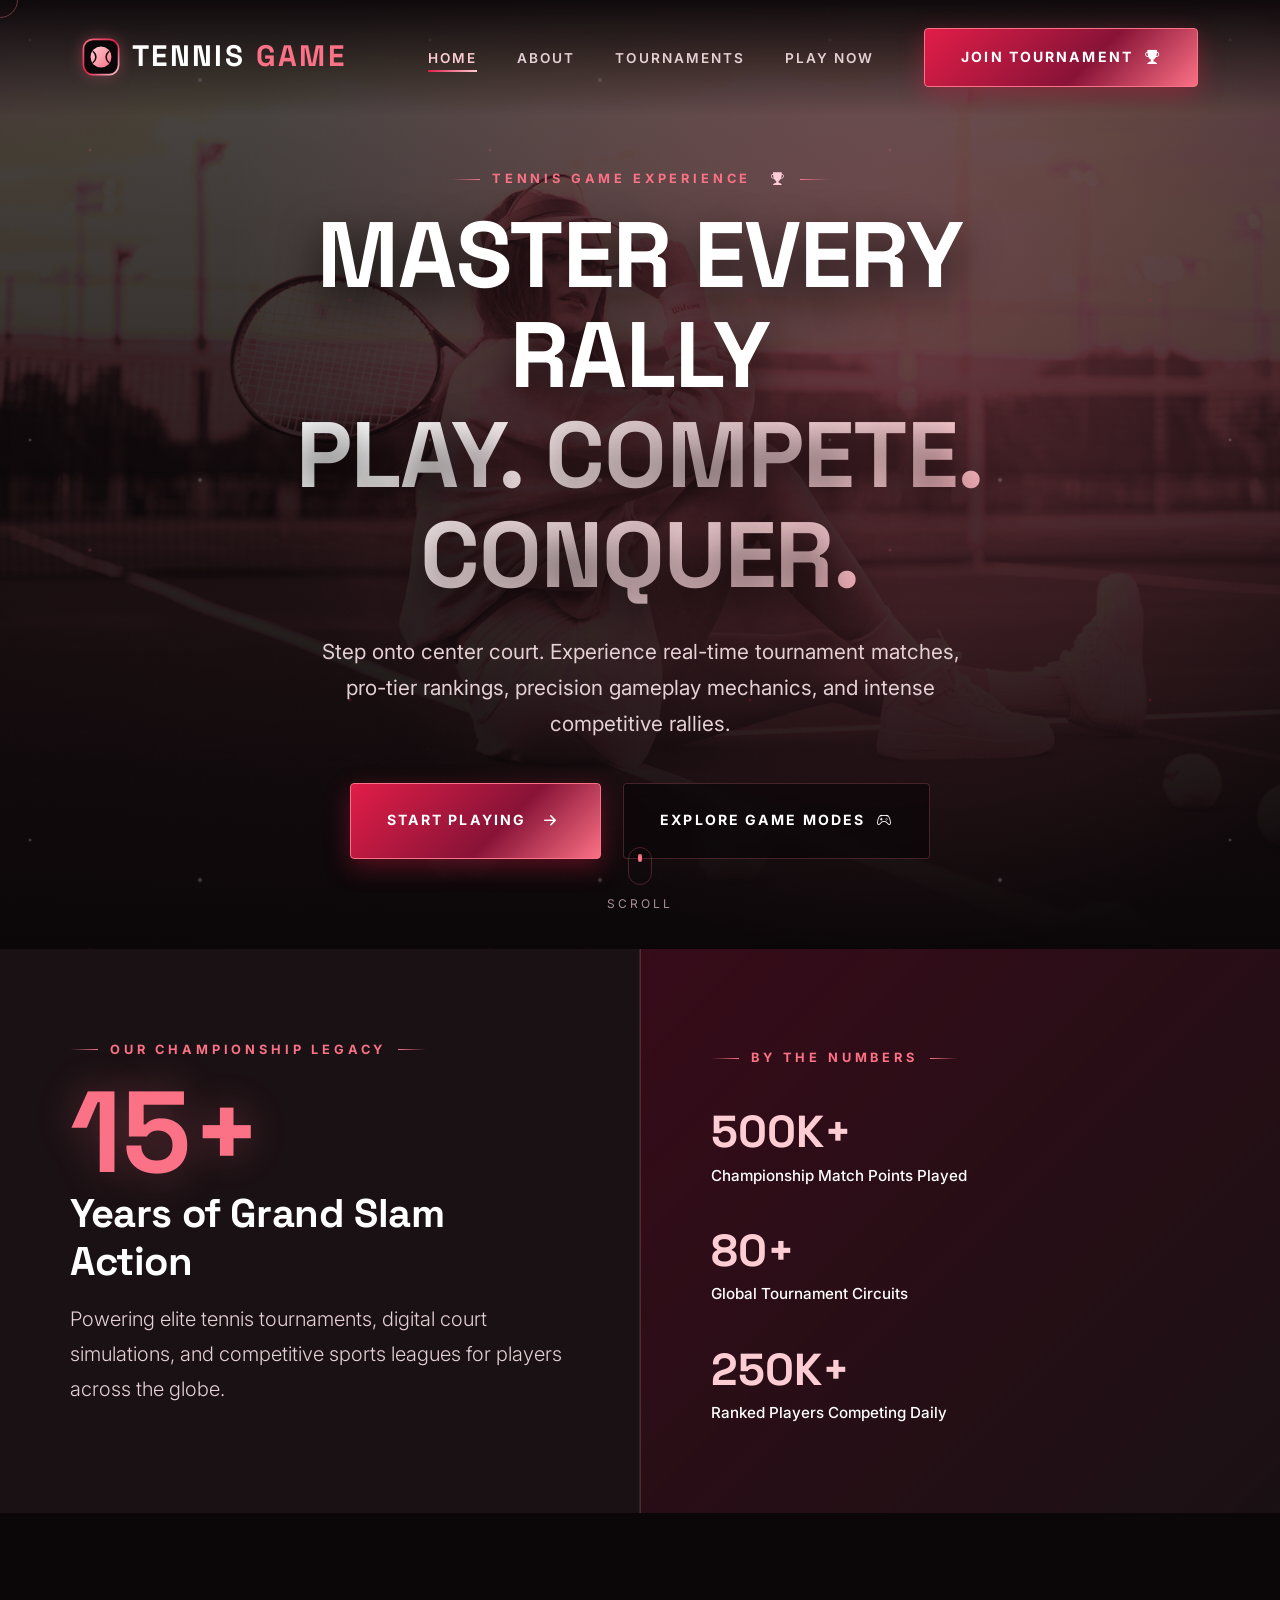
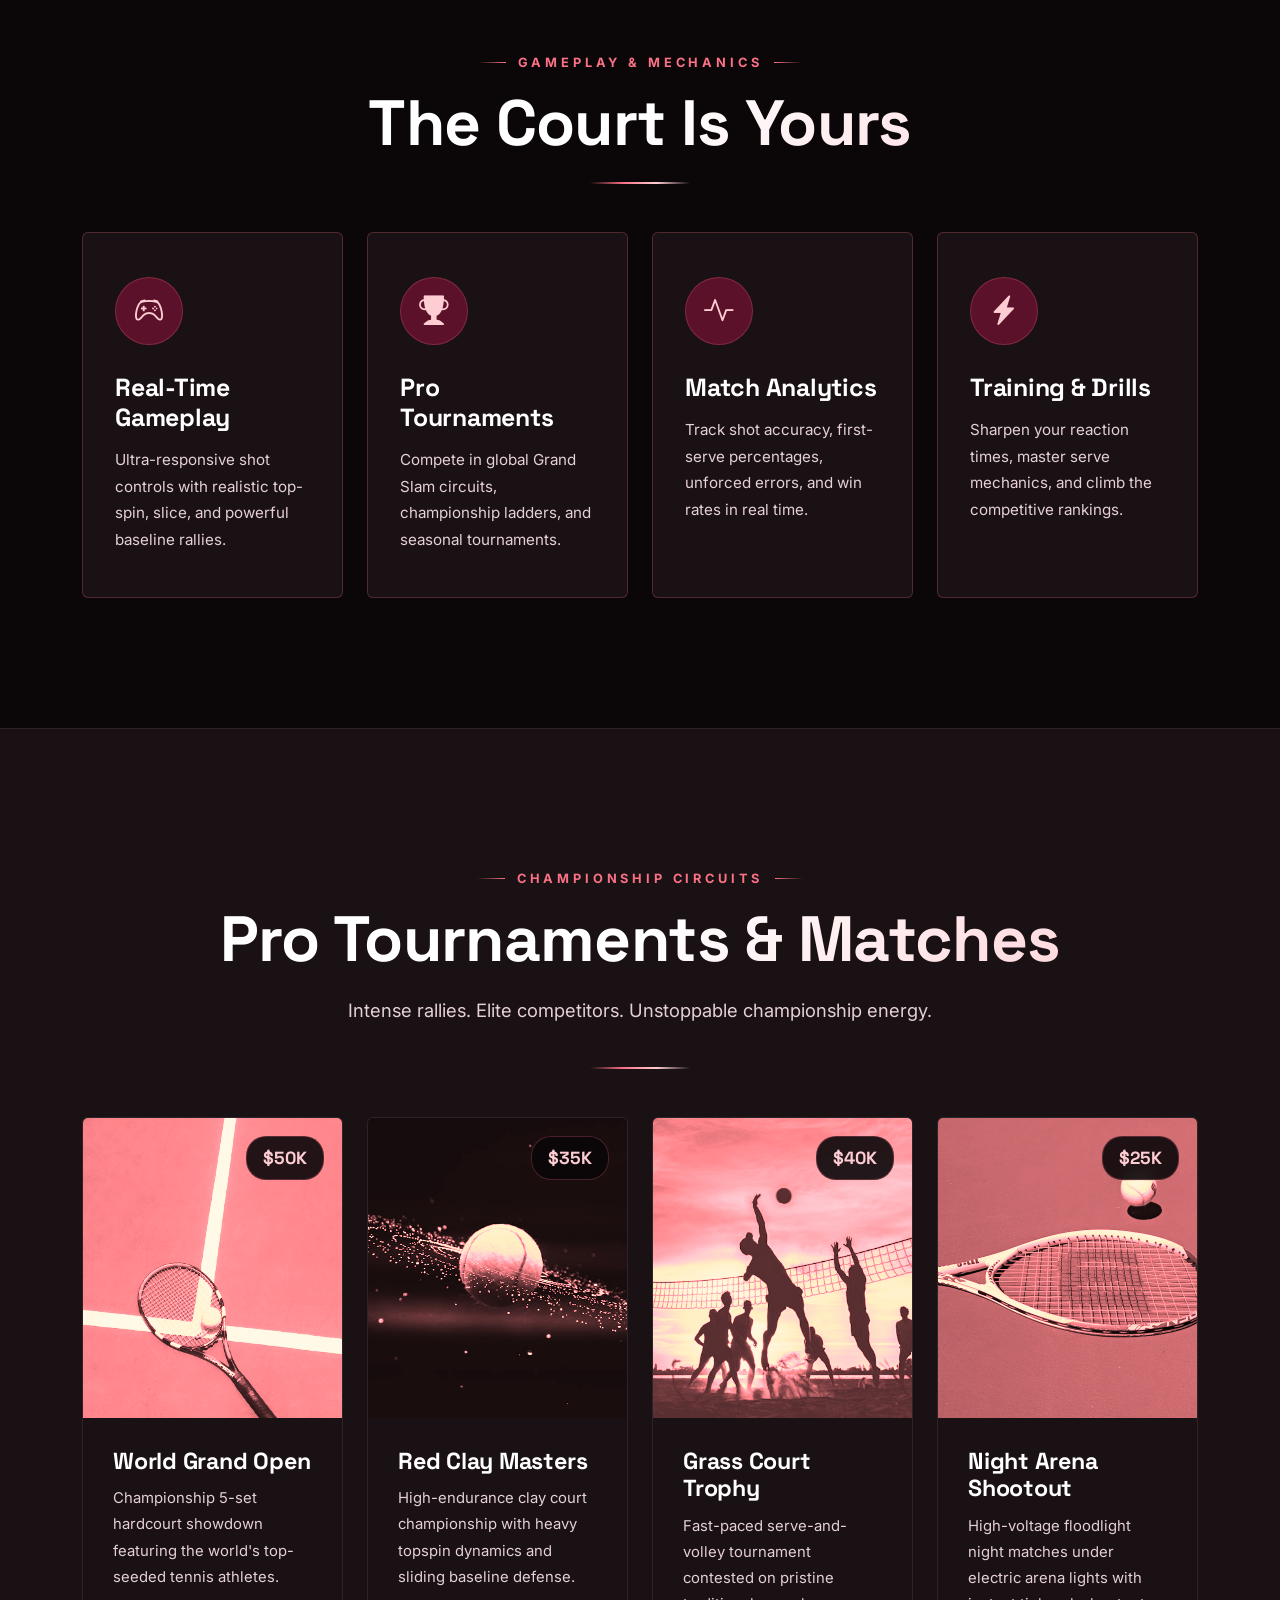
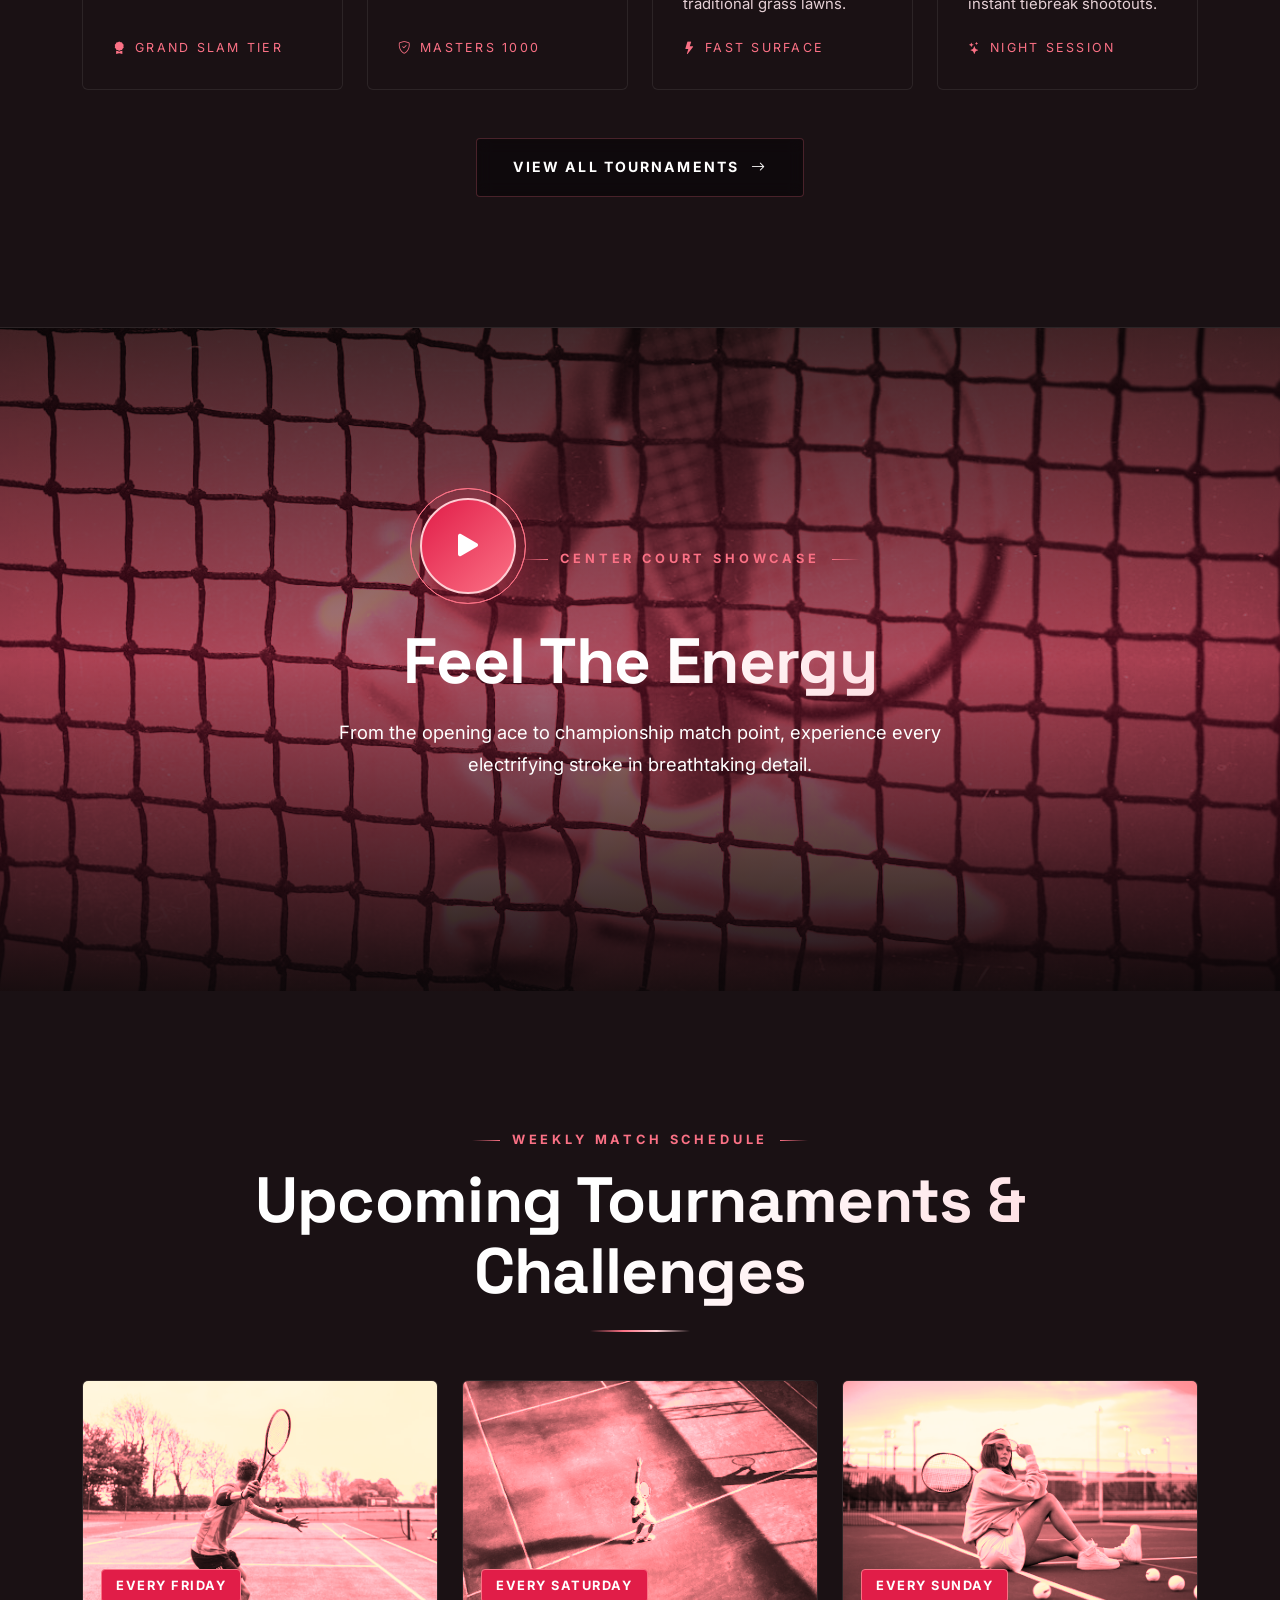
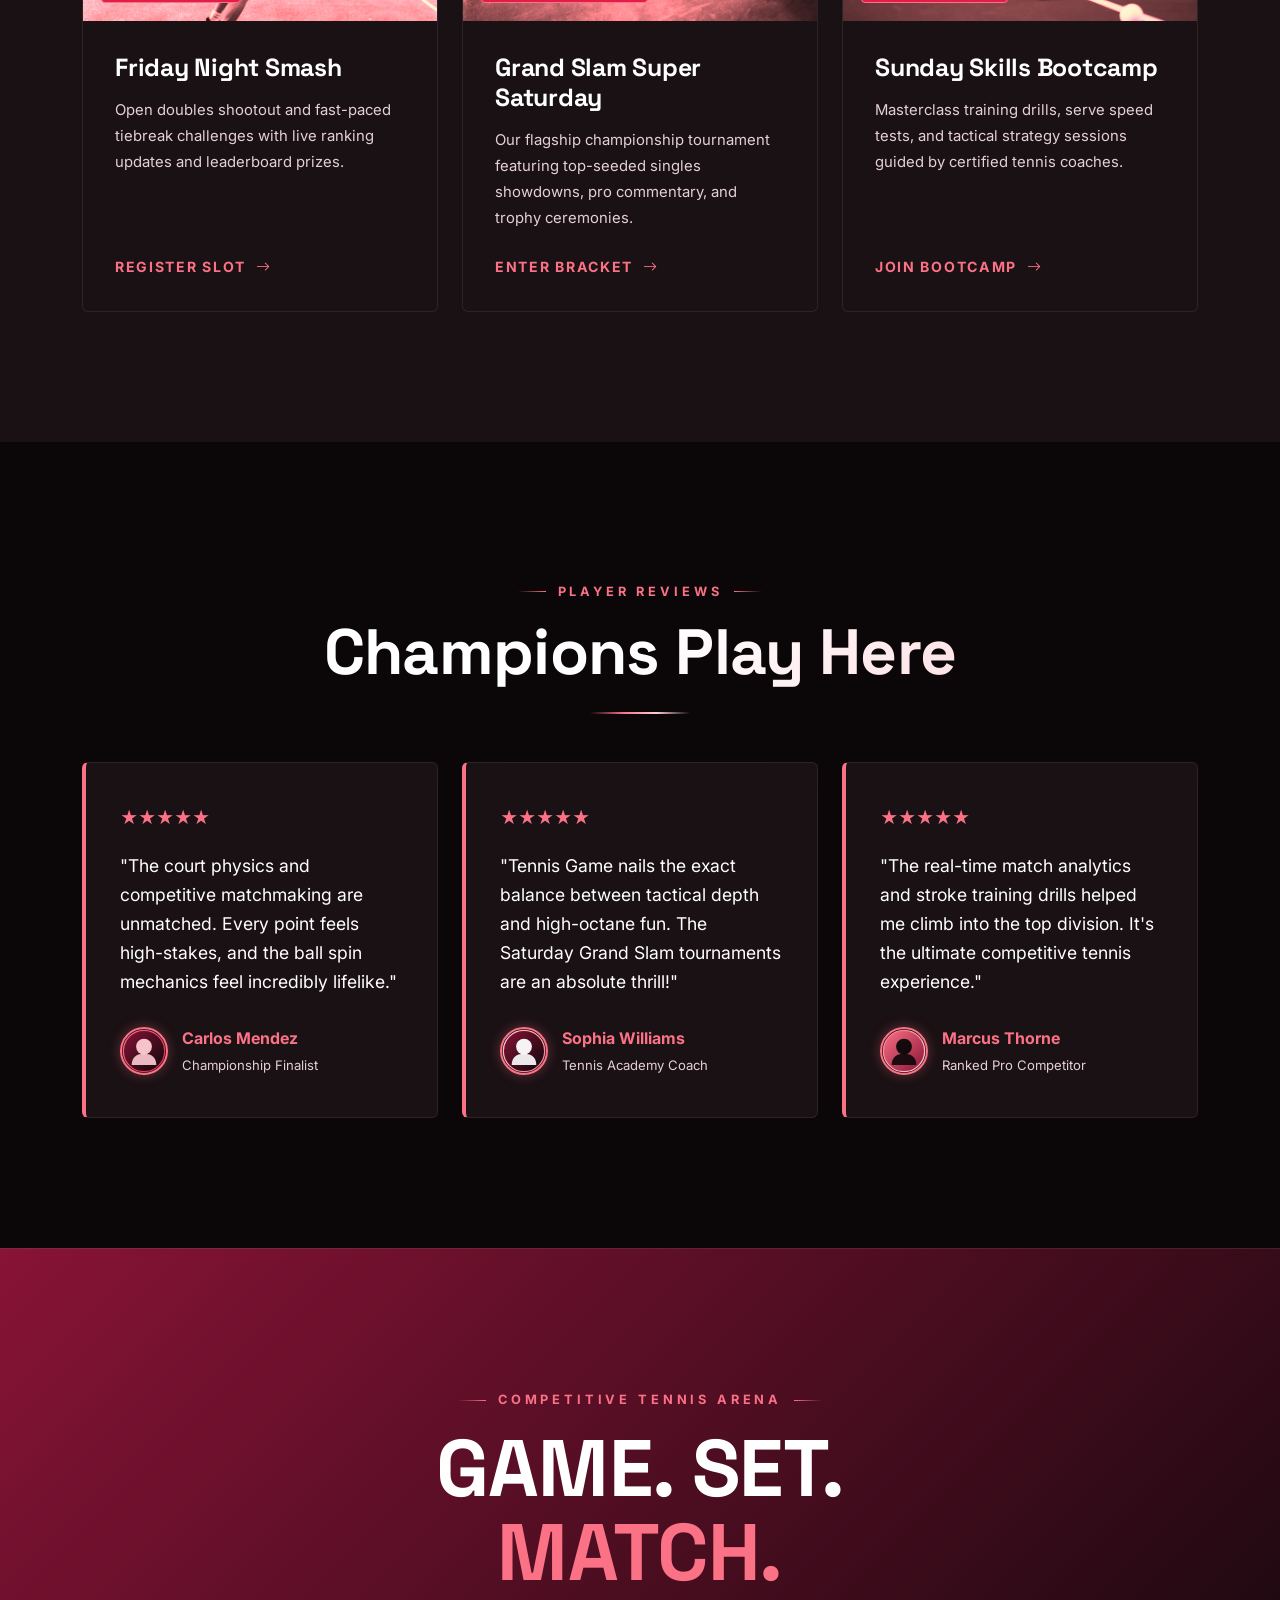
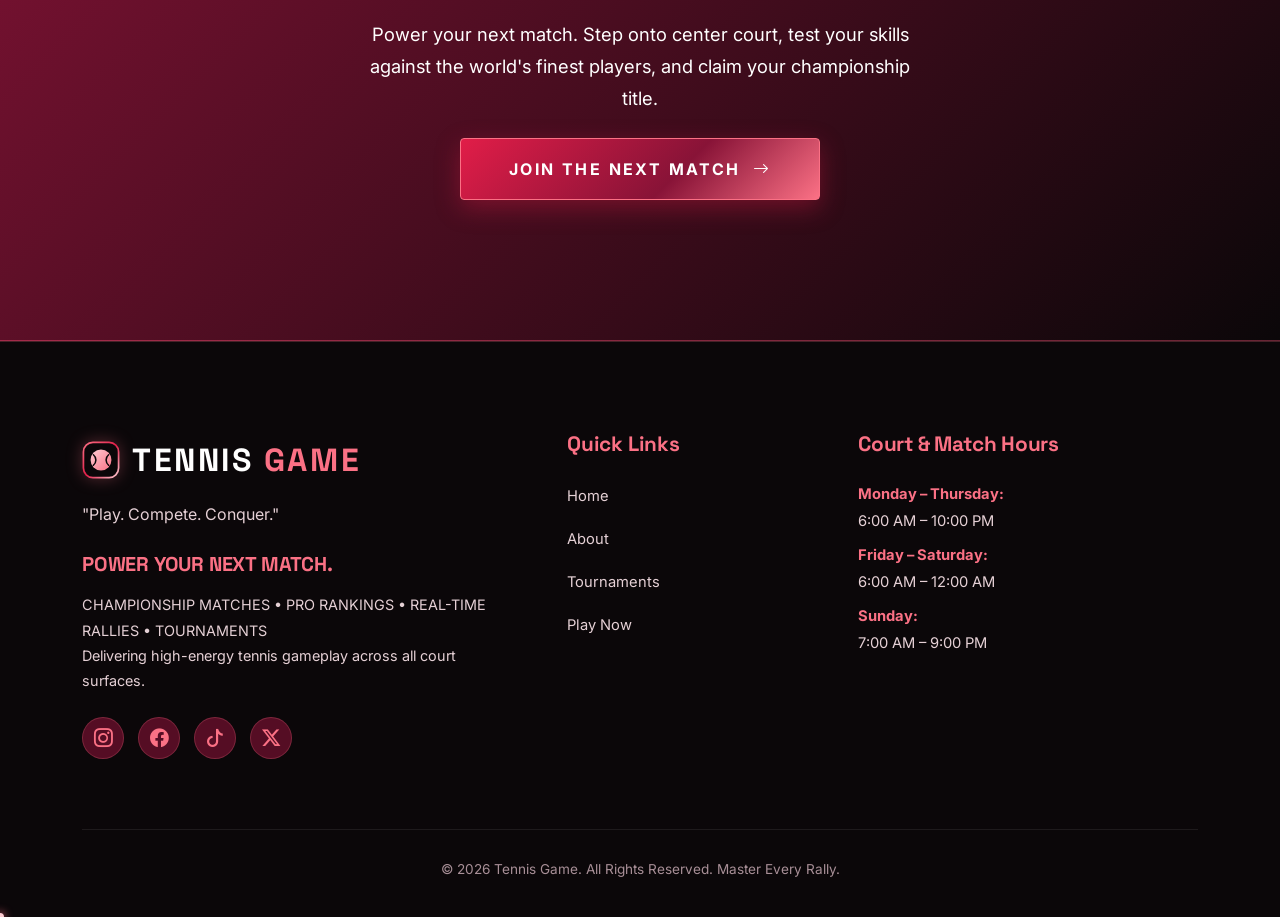
==== index.html @ 62869f7e "U" ====
<!DOCTYPE html>
<html lang="en">
<head>
  <meta charset="UTF-8">
  <meta name="viewport" content="width=device-width, initial-scale=1.0">
  <title>Tennis Game — Master Every Rally | The Ultimate Tennis Experience</title>
  <meta name="description" content="Step onto the court with Tennis Game. Experience championship tournaments, realistic rally physics, pro player rankings, precision match training, and intense esports competition.">
  
  <!-- Favicon -->
  <link rel="icon" type="image/svg+xml" href="data:image/svg+xml,<svg xmlns='http://www.w3.org/2000/svg' viewBox='0 0 100 100'><circle cx='50' cy='50' r='45' fill='%23FB7185'/><path d='M20 30C35 40 35 60 20 70M80 30C65 40 65 60 80 70' stroke='%230B0709' stroke-width='6' fill='none'/></svg>">

  <!-- Bootstrap 5 & Bootstrap Icons -->
  <link href="https://cdn.jsdelivr.net/npm/bootstrap@5.3.2/dist/css/bootstrap.min.css" rel="stylesheet">
  <link href="https://cdn.jsdelivr.net/npm/bootstrap-icons@1.11.1/font/bootstrap-icons.css" rel="stylesheet">

  <!-- Custom CSS -->
  <link rel="stylesheet" href="assets/css/style.css">
</head>
<body>

  <!-- ==========================================
       HEADER / NAVIGATION
       ========================================== -->
  <header class="navbar-noir">
    <div class="container d-flex align-items-center justify-content-between">
      <a href="index.html" class="brand-logo" id="headerLogo">
        <img src="assets/images/brand-logo-icon.svg" alt="Tennis Game Logo" class="brand-logo-icon">
        <span class="brand-logo-text">TENNIS <span>GAME</span></span>
      </a>

      <!-- Desktop Navigation Links -->
      <nav class="d-none d-lg-block">
        <ul class="nav-links">
          <li><a href="index.html" class="nav-link-custom active" id="navHome">Home</a></li>
          <li><a href="about.html" class="nav-link-custom" id="navAbout">About</a></li>
          <li><a href="menu.html" class="nav-link-custom" id="navMenu">Tournaments</a></li>
          <li><a href="contact.html" class="nav-link-custom" id="navContact">Play Now</a></li>
        </ul>
      </nav>

      <!-- Desktop CTA Button -->
      <div class="d-none d-lg-block btn-nav-desktop">
        <a href="contact.html" class="btn-noir btn-noir-primary" id="headerCtaBtn">
          Join Tournament <i class="bi bi-trophy-fill"></i>
        </a>
      </div>

      <!-- Hamburger Button (Mobile/Tablet Right Side) -->
      <button class="hamburger-toggle d-lg-none" aria-label="Toggle navigation menu" id="hamburgerMenuBtn">
        <i class="bi bi-list"></i>
      </button>
    </div>
  </header>

  <!-- Full-Screen Mobile Navigation Panel -->
  <div class="mobile-nav-panel" id="mobileNavPanel">
    <div class="mobile-nav-header">
      <a href="index.html" class="brand-logo" id="mobileLogo">
        <img src="assets/images/brand-logo-icon.svg" alt="Tennis Game Logo" class="brand-logo-icon">
        <span class="brand-logo-text">TENNIS <span>GAME</span></span>
      </a>
      <button class="mobile-nav-close" aria-label="Close navigation menu" id="mobileNavCloseBtn">
        <i class="bi bi-x-lg"></i>
      </button>
    </div>
    <div class="mobile-nav-body">
      <ul class="mobile-nav-links">
        <li><a href="index.html" class="active">Home</a></li>
        <li><a href="about.html">About</a></li>
        <li><a href="menu.html">Tournaments</a></li>
        <li><a href="contact.html">Play Now</a></li>
      </ul>
      <a href="contact.html" class="btn-noir btn-noir-primary" id="mobileCtaBtn">
        Join Tournament <i class="bi bi-trophy-fill"></i>
      </a>
    </div>
  </div>

  <!-- ==========================================
       HERO SECTION — CINEMATIC LUXURY
       ========================================== -->
  <section class="hero-section" id="heroSection">
    <div class="hero-bg-container">
      <img src="assets/images/hero_bar.jpg" alt="Tennis Game Championship Arena" class="hero-bg-image">
    </div>
    <div class="hero-overlay"></div>
    <div class="hero-particles"></div>

    <div class="container hero-content">
      <div class="eyebrow reveal-fade-down" id="heroEyebrow">TENNIS GAME EXPERIENCE <i class="bi bi-trophy-fill beer-mug-float-icon"></i></div>
      <h1 class="hero-title reveal-fade-up" id="heroTitle">
        MASTER EVERY RALLY<br>
        <span>PLAY. COMPETE. CONQUER.</span>
      </h1>
      <p class="hero-desc reveal-fade-up" data-delay="150" id="heroDesc">
        Step onto center court. Experience real-time tournament matches, pro-tier rankings, precision gameplay mechanics, and intense competitive rallies.
      </p>
      <div class="hero-ctas reveal-fade-up" data-delay="300">
        <a href="contact.html" class="btn-noir btn-noir-primary" id="heroReserveBtn">
          Start Playing <i class="bi bi-arrow-right-short fs-4"></i>
        </a>
        <a href="menu.html" class="btn-noir btn-noir-outline" id="heroExploreMenuBtn">
          Explore Game Modes <i class="bi bi-controller"></i>
        </a>
      </div>
    </div>

    <div class="hero-scroll-indicator">
      <div class="mouse-icon">
        <div class="mouse-wheel"></div>
      </div>
      <span>Scroll</span>
    </div>
  </section>

  <!-- ==========================================
       MATCH STATISTICS (SPLIT LAYOUT)
       ========================================== -->
  <section class="stats-section" id="statsSection">
    <div class="container-fluid p-0">
      <div class="row g-0">
        <!-- Left Side: Dark Charcoal & Court Glow -->
        <div class="col-lg-6 stats-split-left reveal-slide-left">
          <div class="eyebrow">Our Championship Legacy</div>
          <div class="stat-huge-number stat-count" data-target="15" data-suffix="+">15+</div>
          <h3 class="font-serif fs-1 text-cream mb-3">Years of Grand Slam Action</h3>
          <p class="text-muted-custom lead" style="max-width: 500px;">
            Powering elite tennis tournaments, digital court simulations, and competitive sports leagues for players across the globe.
          </p>
        </div>

        <!-- Right Side: Green Tint -->
        <div class="col-lg-6 stats-split-right reveal-slide-right">
          <div class="eyebrow">By The Numbers</div>

          <div class="stat-item mt-4">
            <div class="stat-num stat-count" data-target="500" data-suffix="K+">500K+</div>
            <div class="stat-label">Championship Match Points Played</div>
          </div>

          <div class="stat-item">
            <div class="stat-num stat-count" data-target="80" data-suffix="+">80+</div>
            <div class="stat-label">Global Tournament Circuits</div>
          </div>

          <div class="stat-item">
            <div class="stat-num stat-count" data-target="250" data-suffix="K+">250K+</div>
            <div class="stat-label">Ranked Players Competing Daily</div>
          </div>
        </div>
      </div>
    </div>
  </section>

  <!-- ==========================================
       GAMEPLAY & FEATURES (EXPERIENCE CARDS)
       ========================================== -->
  <section class="experience-section" id="experienceSection">
    <div class="container">
      <div class="text-center mb-5 reveal-fade-up">
        <div class="eyebrow">Gameplay & Mechanics</div>
        <h2 class="section-title">The Court Is Yours</h2>
        <div class="gold-line"></div>
      </div>

      <div class="row g-4">
        <!-- 1. Real-Time Gameplay -->
        <div class="col-md-6 col-lg-3 reveal-fade-up" data-delay="100">
          <div class="experience-card" id="expCard1">
            <div class="exp-icon-box">
              <i class="bi bi-controller"></i>
            </div>
            <h3 class="exp-title">Real-Time Gameplay</h3>
            <p class="exp-desc">
              Ultra-responsive shot controls with realistic top-spin, slice, and powerful baseline rallies.
            </p>
          </div>
        </div>

        <!-- 2. Pro Tournaments -->
        <div class="col-md-6 col-lg-3 reveal-fade-up" data-delay="200">
          <div class="experience-card" id="expCard2">
            <div class="exp-icon-box">
              <i class="bi bi-trophy-fill"></i>
            </div>
            <h3 class="exp-title">Pro Tournaments</h3>
            <p class="exp-desc">
              Compete in global Grand Slam circuits, championship ladders, and seasonal tournaments.
            </p>
          </div>
        </div>

        <!-- 3. Match Analytics -->
        <div class="col-md-6 col-lg-3 reveal-fade-up" data-delay="300">
          <div class="experience-card" id="expCard3">
            <div class="exp-icon-box">
              <i class="bi bi-activity"></i>
            </div>
            <h3 class="exp-title">Match Analytics</h3>
            <p class="exp-desc">
              Track shot accuracy, first-serve percentages, unforced errors, and win rates in real time.
            </p>
          </div>
        </div>

        <!-- 4. Training & Drills -->
        <div class="col-md-6 col-lg-3 reveal-fade-up" data-delay="400">
          <div class="experience-card" id="expCard4">
            <div class="exp-icon-box">
              <i class="bi bi-lightning-charge-fill"></i>
            </div>
            <h3 class="exp-title">Training & Drills</h3>
            <p class="exp-desc">
              Sharpen your reaction times, master serve mechanics, and climb the competitive rankings.
            </p>
          </div>
        </div>
      </div>
    </div>
  </section>

  <!-- ==========================================
       FEATURED TOURNAMENTS SECTION
       ========================================== -->
  <section class="drinks-section" id="drinksSection">
    <div class="container">
      <div class="text-center reveal-fade-up">
        <div class="eyebrow">Championship Circuits</div>
        <h2 class="section-title">Pro Tournaments & Matches</h2>
        <p class="section-subtitle">
          Intense rallies. Elite competitors. Unstoppable championship energy.
        </p>
        <div class="gold-line"></div>
      </div>

      <div class="row g-4 mt-2">
        <!-- Tournament 1 -->
        <div class="col-md-6 col-lg-3 reveal-fade-up" data-delay="100">
          <div class="drink-card" id="drinkCard1">
            <div class="drink-img-wrap">
              <img src="assets/images/cocktail_espresso.jpg" alt="Grand Open Championship Match" class="drink-img">
              <span class="drink-badge">$50K</span>
            </div>
            <div class="drink-body">
              <h3 class="drink-name">World Grand Open</h3>
              <p class="drink-desc">
                Championship 5-set hardcourt showdown featuring the world's top-seeded tennis athletes.
              </p>
              <div class="drink-accent">
                <i class="bi bi-award-fill"></i> Grand Slam Tier
              </div>
            </div>
          </div>
        </div>

        <!-- Tournament 2 -->
        <div class="col-md-6 col-lg-3 reveal-fade-up" data-delay="200">
          <div class="drink-card" id="drinkCard2">
            <div class="drink-img-wrap">
              <img src="assets/images/cocktail_golden_hour.jpg" alt="Clay Court Masters Match" class="drink-img">
              <span class="drink-badge">$35K</span>
            </div>
            <div class="drink-body">
              <h3 class="drink-name">Red Clay Masters</h3>
              <p class="drink-desc">
                High-endurance clay court championship with heavy topspin dynamics and sliding baseline defense.
              </p>
              <div class="drink-accent">
                <i class="bi bi-shield-check"></i> Masters 1000
              </div>
            </div>
          </div>
        </div>

        <!-- Tournament 3 -->
        <div class="col-md-6 col-lg-3 reveal-fade-up" data-delay="300">
          <div class="drink-card" id="drinkCard3">
            <div class="drink-img-wrap">
              <img src="assets/images/cocktail_negroni.jpg" alt="Grass Court Trophy Match" class="drink-img">
              <span class="drink-badge">$40K</span>
            </div>
            <div class="drink-body">
              <h3 class="drink-name">Grass Court Trophy</h3>
              <p class="drink-desc">
                Fast-paced serve-and-volley tournament contested on pristine traditional grass lawns.
              </p>
              <div class="drink-accent">
                <i class="bi bi-lightning-fill"></i> Fast Surface
              </div>
            </div>
          </div>
        </div>

        <!-- Tournament 4 -->
        <div class="col-md-6 col-lg-3 reveal-fade-up" data-delay="400">
          <div class="drink-card" id="drinkCard4">
            <div class="drink-img-wrap">
              <img src="assets/images/cocktail_mojito.jpg" alt="Floodlight Arena Night Match" class="drink-img">
              <span class="drink-badge">$25K</span>
            </div>
            <div class="drink-body">
              <h3 class="drink-name">Night Arena Shootout</h3>
              <p class="drink-desc">
                High-voltage floodlight night matches under electric arena lights with instant tiebreak shootouts.
              </p>
              <div class="drink-accent">
                <i class="bi bi-stars"></i> Night Session
              </div>
            </div>
          </div>
        </div>
      </div>

      <div class="text-center mt-5 reveal-fade-up">
        <a href="menu.html" class="btn-noir btn-noir-outline">
          View All Tournaments <i class="bi bi-arrow-right"></i>
        </a>
      </div>
    </div>
  </section>

  <!-- ==========================================
       ATMOSPHERIC VIDEO SECTION
       ========================================== -->
  <section class="video-section" id="videoSection">
    <img src="assets/images/video_thumb.jpg" alt="Tennis Game Match Atmosphere" class="video-bg">
    <div class="video-overlay"></div>

    <div class="container video-content reveal-scale">
      <div class="play-btn-pulse" id="videoPlayBtn" role="button" aria-label="Play tennis match showcase video">
        <i class="bi bi-play-fill"></i>
      </div>
      <div class="eyebrow">Center Court Showcase</div>
      <h2 class="section-title">Feel The Energy</h2>
      <p class="section-subtitle text-cream">
        From the opening ace to championship match point, experience every electrifying stroke in breathtaking detail.
      </p>
    </div>
  </section>

  <!-- Modal Lightbox for Video -->
  <div class="video-lightbox-modal" id="videoLightboxModal">
    <div class="lightbox-content">
      <button class="lightbox-close" id="lightboxCloseBtn"><i class="bi bi-x-lg"></i></button>
      <div class="p-4 text-center">
        <div class="eyebrow mb-2">TENNIS GAME SHOWCASE</div>
        <h3 class="mb-3 font-serif fs-2">Championship Gameplay</h3>
        <img src="assets/images/video_thumb.jpg" alt="Tennis court match action" class="img-fluid rounded mb-3">
        <p class="text-muted-custom mb-4">Experience high-speed serves, precision racket angles, tactical drop shots, and the roaring energy of world-class center court crowds.</p>
        <a href="contact.html" class="btn-noir btn-noir-primary">Start Your Tennis Match <i class="bi bi-arrow-right"></i></a>
      </div>
    </div>
  </div>

  <!-- ==========================================
       EVENTS / MATCH SCHEDULE SECTION
       ========================================== -->
  <section class="events-section" id="eventsSection">
    <div class="container">
      <div class="text-center reveal-fade-up">
        <div class="eyebrow">Weekly Match Schedule</div>
        <h2 class="section-title">Upcoming Tournaments & Challenges</h2>
        <div class="gold-line"></div>
      </div>

      <div class="row g-4 mt-2">
        <!-- Friday Event -->
        <div class="col-md-4 reveal-fade-up" data-delay="100">
          <div class="event-card" id="eventCard1">
            <div class="event-img-wrap">
              <img src="assets/images/event_friday.jpg" alt="Friday Night Smash Match" class="event-img">
              <span class="event-date-tag">Every Friday</span>
            </div>
            <div class="event-content">
              <h3 class="event-title">Friday Night Smash</h3>
              <p class="event-desc">
                Open doubles shootout and fast-paced tiebreak challenges with live ranking updates and leaderboard prizes.
              </p>
              <a href="contact.html" class="event-link">
                Register Slot <i class="bi bi-arrow-right"></i>
              </a>
            </div>
          </div>
        </div>

        <!-- Saturday Event -->
        <div class="col-md-4 reveal-fade-up" data-delay="200">
          <div class="event-card" id="eventCard2">
            <div class="event-img-wrap">
              <img src="assets/images/event_saturday.jpg" alt="Saturday Grand Slam Final" class="event-img">
              <span class="event-date-tag">Every Saturday</span>
            </div>
            <div class="event-content">
              <h3 class="event-title">Grand Slam Super Saturday</h3>
              <p class="event-desc">
                Our flagship championship tournament featuring top-seeded singles showdowns, pro commentary, and trophy ceremonies.
              </p>
              <a href="contact.html" class="event-link">
                Enter Bracket <i class="bi bi-arrow-right"></i>
              </a>
            </div>
          </div>
        </div>

        <!-- Sunday Event -->
        <div class="col-md-4 reveal-fade-up" data-delay="300">
          <div class="event-card" id="eventCard3">
            <div class="event-img-wrap">
              <img src="assets/images/event_sunday.jpg" alt="Sunday Skills Bootcamp" class="event-img">
              <span class="event-date-tag">Every Sunday</span>
            </div>
            <div class="event-content">
              <h3 class="event-title">Sunday Skills Bootcamp</h3>
              <p class="event-desc">
                Masterclass training drills, serve speed tests, and tactical strategy sessions guided by certified tennis coaches.
              </p>
              <a href="contact.html" class="event-link">
                Join Bootcamp <i class="bi bi-arrow-right"></i>
              </a>
            </div>
          </div>
        </div>
      </div>
    </div>
  </section>

  <!-- ==========================================
       TESTIMONIALS SECTION
       ========================================== -->
  <section class="testimonials-section" id="testimonialsSection">
    <div class="container">
      <div class="text-center reveal-fade-up">
        <div class="eyebrow">Player Reviews</div>
        <h2 class="section-title">Champions Play Here</h2>
        <div class="gold-line"></div>
      </div>

      <div class="row g-4 mt-2">
        <div class="col-lg-4 col-md-12 reveal-fade-up" data-delay="100">
          <div class="testimonial-card">
            <div class="stars">★★★★★</div>
            <p class="testimonial-quote">
              "The court physics and competitive matchmaking are unmatched. Every point feels high-stakes, and the ball spin mechanics feel incredibly lifelike."
            </p>
            <div class="author-box">
              <img src="assets/images/author1.svg" alt="Carlos Mendez Avatar" class="author-avatar">
              <div>
                <div class="author-name">Carlos Mendez</div>
                <div class="author-role">Championship Finalist</div>
              </div>
            </div>
          </div>
        </div>

        <div class="col-lg-4 col-md-12 reveal-fade-up" data-delay="200">
          <div class="testimonial-card">
            <div class="stars">★★★★★</div>
            <p class="testimonial-quote">
              "Tennis Game nails the exact balance between tactical depth and high-octane fun. The Saturday Grand Slam tournaments are an absolute thrill!"
            </p>
            <div class="author-box">
              <img src="assets/images/author2.svg" alt="Sophia Williams Avatar" class="author-avatar">
              <div>
                <div class="author-name">Sophia Williams</div>
                <div class="author-role">Tennis Academy Coach</div>
              </div>
            </div>
          </div>
        </div>

        <div class="col-lg-4 col-md-12 reveal-fade-up" data-delay="300">
          <div class="testimonial-card">
            <div class="stars">★★★★★</div>
            <p class="testimonial-quote">
              "The real-time match analytics and stroke training drills helped me climb into the top division. It's the ultimate competitive tennis experience."
            </p>
            <div class="author-box">
              <img src="assets/images/author3.svg" alt="Marcus Thorne Avatar" class="author-avatar">
              <div>
                <div class="author-name">Marcus Thorne</div>
                <div class="author-role">Ranked Pro Competitor</div>
              </div>
            </div>
          </div>
        </div>
      </div>
    </div>
  </section>

  <!-- ==========================================
       DRAMATIC CTA SECTION
       ========================================== -->
  <section class="dramatic-cta-section" id="dramaticCtaSection">
    <div class="container reveal-scale text-center d-flex flex-column align-items-center">
      <div class="eyebrow">Competitive Tennis Arena</div>
      <h2 class="dramatic-cta-title">
        GAME. SET.<br>
        <span>MATCH.</span>
      </h2>
      <p class="section-subtitle text-cream mb-4 mx-auto" style="max-width: 550px;">
        Power your next match. Step onto center court, test your skills against the world's finest players, and claim your championship title.
      </p>
      <a href="contact.html" class="btn-noir btn-noir-primary py-3 px-5 fs-6">
        JOIN THE NEXT MATCH <i class="bi bi-arrow-right"></i>
      </a>
    </div>
  </section>

  <!-- ==========================================
       FOOTER
       ========================================== -->
  <footer class="footer-noir">
    <div class="container">
      <div class="row g-5">
        <!-- Left: Brand Info & Editorial Statement -->
        <div class="col-lg-5 col-md-12 mb-4 mb-lg-0">
          <a href="index.html" class="footer-brand" id="footerLogo">
            <img src="assets/images/brand-logo-icon.svg" alt="Tennis Game Logo" class="brand-logo-icon">
            <span class="brand-logo-text">TENNIS <span>GAME</span></span>
          </a>
          <p class="footer-tagline">"Play. Compete. Conquer."</p>
          <h4 class="font-serif text-gold fs-5 mb-3">POWER YOUR NEXT MATCH.</h4>
          <p class="text-muted-custom text-small" style="font-size: 0.9rem;">
            CHAMPIONSHIP MATCHES • PRO RANKINGS • REAL-TIME RALLIES • TOURNAMENTS<br>
            Delivering high-energy tennis gameplay across all court surfaces.
          </p>
          <div class="social-icons mt-4">
            <a href="#" class="social-icon-btn" aria-label="Instagram"><i class="bi bi-instagram"></i></a>
            <a href="#" class="social-icon-btn" aria-label="Facebook"><i class="bi bi-facebook"></i></a>
            <a href="#" class="social-icon-btn" aria-label="TikTok"><i class="bi bi-tiktok"></i></a>
            <a href="#" class="social-icon-btn" aria-label="X (Twitter)"><i class="bi bi-twitter-x"></i></a>
          </div>
        </div>

        <!-- Middle: Quick Links -->
        <div class="col-6 col-md-6 col-lg-3">
          <h4 class="footer-heading">Quick Links</h4>
          <ul class="footer-links">
            <li><a href="index.html">Home</a></li>
            <li><a href="about.html">About</a></li>
            <li><a href="menu.html">Tournaments</a></li>
            <li><a href="contact.html">Play Now</a></li>
          </ul>
        </div>

        <!-- Right: Match Schedules -->
        <div class="col-6 col-md-6 col-lg-4">
          <h4 class="footer-heading">Court & Match Hours</h4>
          <div class="text-muted-custom" style="font-size: 0.92rem; line-height: 1.8;">
            <p class="mb-2"><strong class="text-gold">Monday – Thursday:</strong><br>6:00 AM – 10:00 PM</p>
            <p class="mb-2"><strong class="text-gold">Friday – Saturday:</strong><br>6:00 AM – 12:00 AM</p>
            <p class="mb-0"><strong class="text-gold">Sunday:</strong><br>7:00 AM – 9:00 PM</p>
          </div>
        </div>
      </div>

      <div class="footer-bottom">
        <p class="mb-0">&copy; 2026 Tennis Game. All Rights Reserved. Master Every Rally.</p>
      </div>
    </div>
  </footer>

  <!-- Back to Top Button -->
  <button id="backToTopBtn" class="back-to-top-btn" aria-label="Back to top">
    <i class="bi bi-chevron-up"></i>
  </button>

  <!-- Bootstrap 5 JS Bundle -->
  <script src="https://cdn.jsdelivr.net/npm/bootstrap@5.3.2/dist/js/bootstrap.bundle.min.js"></script>
  <!-- Custom JS -->
  <script src="assets/js/main.js"></script>
</body>
</html>
---- assets/css/style.css ----
/* ==========================================================================
   TENNIS GAME — Modern Tennis Sports Experience
   Color System:
   - Primary: #E11D48
   - Secondary: #FB7185
   - Accent: #FECDD3
   - Dark: #0B0709
   - Light Background: #FFF1F2
   - Text: #1A1114
   - White: #FFFFFF
   Typography: Space Grotesk (Headings) & Inter (Body/UI)
   ========================================================================== */

@import url('https://fonts.googleapis.com/css2?family=Inter:wght@300;400;500;600;700;800&family=Space+Grotesk:wght@400;500;600;700&display=swap');

:root {
  --bg-primary: #0B0709;
  --bg-secondary: #1A1114;
  --bg-card: #1A1114;
  --bg-card-hover: #2A1A20;
  --bg-glass: rgba(11, 7, 9, 0.92);
  --bg-light: #FFF1F2;
  --tennis-primary: #E11D48;
  --tennis-secondary: #FB7185;
  --tennis-accent: #FECDD3;
  --tennis-dark: #0B0709;
  --tennis-text: #1A1114;
  --tennis-white: #FFFFFF;
  --burgundy-deep: #881337;
  --wine-red: #E11D48;
  --accent-red: #FB7185;
  --gold-champagne: #FB7185;
  --gold-soft: #FECDD3;
  --gold-dark: #BE123C;
  --text-primary: #FFFFFF;
  --text-secondary: #E5D0D5;
  --text-muted: #A88F97;
  --border-gold: rgba(251, 113, 133, 0.25);
  --border-burgundy: rgba(225, 29, 72, 0.35);
  --border-subtle: rgba(255, 255, 255, 0.08);
  --glow-burgundy: rgba(225, 29, 72, 0.35);
  --glow-gold: rgba(251, 113, 133, 0.35);
  --font-serif: 'Space Grotesk', sans-serif;
  --font-heading: 'Space Grotesk', sans-serif;
  --font-sans: 'Inter', sans-serif;
  --transition-smooth: all 0.45s cubic-bezier(0.16, 1, 0.3, 1);
  --transition-fast: all 0.25s ease;
  --photo-tone: grayscale(1) sepia(1) hue-rotate(308deg) saturate(2.4);
}

/* Crimson duotone treatment so every photo matches the theme (zero specificity, easily overridden) */
:where(img[src$=".jpg"]) {
  filter: var(--photo-tone);
}

/* --------------------------------------------------------------------------
   Reset & Core Utilities
   -------------------------------------------------------------------------- */
* {
  margin: 0;
  padding: 0;
  box-sizing: border-box;
}

html {
  scroll-behavior: smooth;
  font-size: 16px;
}

body {
  background-color: var(--bg-primary);
  color: var(--text-primary);
  font-family: var(--font-sans);
  line-height: 1.75;
  overflow-x: hidden;
  -webkit-font-smoothing: antialiased;
  position: relative;
}

/* Noise Texture Overlay */
body::before {
  content: '';
  position: fixed;
  top: 0;
  left: 0;
  width: 100vw;
  height: 100vh;
  background-image: radial-gradient(rgba(254, 205, 211, 0.03) 1px, transparent 0);
  background-size: 24px 24px;
  pointer-events: none;
  z-index: 9999;
  opacity: 0.4;
}

::selection {
  background-color: var(--tennis-primary);
  color: #FFFFFF;
}

/* Top Scroll Progress Bar */
.scroll-progress-bar {
  position: fixed;
  top: 0;
  left: 0;
  height: 3px;
  background: linear-gradient(90deg, var(--tennis-primary), var(--tennis-secondary), var(--tennis-accent));
  width: 0%;
  z-index: 2000;
  transition: width 0.1s linear;
}

/* Custom Scrollbar */
::-webkit-scrollbar {
  width: 8px;
}
::-webkit-scrollbar-track {
  background: var(--bg-primary);
}
::-webkit-scrollbar-thumb {
  background: var(--burgundy-deep);
  border-radius: 4px;
  border: 1px solid var(--border-gold);
}
::-webkit-scrollbar-thumb:hover {
  background: var(--tennis-primary);
}

/* Typography Hierarchy */
h1, h2, h3, h4, h5, h6 {
  font-family: var(--font-heading);
  color: var(--text-primary);
  font-weight: 700;
  letter-spacing: -0.01em;
}

a {
  text-decoration: none;
  color: inherit;
  transition: var(--transition-fast);
}

img {
  max-width: 100%;
  height: auto;
  display: block;
}

/* Custom Desktop Cursor (Disabled on touch) */
@media (hover: hover) and (pointer: fine) {
  body {
    cursor: default;
  }
  .custom-cursor-dot {
    width: 8px;
    height: 8px;
    background: var(--tennis-accent);
    border-radius: 50%;
    position: fixed;
    pointer-events: none;
    z-index: 10000;
    transform: translate(-50%, -50%);
    transition: transform 0.1s ease, width 0.2s ease, height 0.2s ease, background-color 0.2s ease;
    box-shadow: 0 0 10px var(--tennis-secondary);
  }
  .custom-cursor-outline {
    width: 36px;
    height: 36px;
    border: 1px solid rgba(251, 113, 133, 0.4);
    border-radius: 50%;
    position: fixed;
    pointer-events: none;
    z-index: 9999;
    transform: translate(-50%, -50%);
    transition: transform 0.18s ease-out, width 0.25s ease, height 0.25s ease, border-color 0.25s ease;
  }
  .cursor-hover .custom-cursor-dot {
    width: 14px;
    height: 14px;
    background: var(--tennis-secondary);
    box-shadow: 0 0 15px var(--tennis-secondary);
  }
  .cursor-hover .custom-cursor-outline {
    width: 52px;
    height: 52px;
    border-color: var(--tennis-accent);
  }
}

/* Color & Text Helpers */
.text-gold {
  color: var(--tennis-secondary) !important;
}
.text-gold-soft {
  color: var(--tennis-accent) !important;
}
.text-wine {
  color: var(--tennis-primary) !important;
}
.text-cream {
  color: var(--text-primary) !important;
}
.text-muted-custom {
  color: var(--text-secondary) !important;
}
.font-serif {
  font-family: var(--font-heading);
}

/* Section Header Styling */
.eyebrow {
  display: inline-flex;
  align-items: center;
  gap: 12px;
  font-family: var(--font-sans);
  font-size: 0.8rem;
  font-weight: 700;
  text-transform: uppercase;
  letter-spacing: 0.3em;
  color: var(--tennis-secondary);
  margin-bottom: 14px;
}
.eyebrow::before, .eyebrow::after {
  content: '';
  display: inline-block;
  width: 28px;
  height: 1px;
  background: linear-gradient(90deg, transparent, var(--tennis-secondary));
}
.eyebrow::after {
  background: linear-gradient(90deg, var(--tennis-secondary), transparent);
}

.section-title {
  font-family: var(--font-heading);
  font-size: clamp(2.5rem, 5.5vw, 4rem);
  line-height: 1.1;
  font-weight: 700;
  margin-bottom: 20px;
  background: linear-gradient(135deg, var(--text-primary) 50%, var(--tennis-accent) 100%);
  -webkit-background-clip: text;
  -webkit-text-fill-color: transparent;
}

.section-subtitle {
  font-size: 1.15rem;
  color: var(--text-secondary);
  max-width: 620px;
  margin: 0 auto 40px auto;
  font-weight: 400;
}

.gold-line {
  height: 2px;
  width: 100px;
  background: linear-gradient(90deg, transparent, var(--tennis-secondary), var(--tennis-accent), transparent);
  margin: 24px auto;
}

/* Luxury Buttons */
.btn-noir {
  display: inline-flex;
  align-items: center;
  justify-content: center;
  gap: 12px;
  padding: 16px 36px;
  font-family: var(--font-sans);
  font-size: 0.88rem;
  font-weight: 700;
  letter-spacing: 0.15em;
  text-transform: uppercase;
  border-radius: 4px;
  transition: var(--transition-smooth);
  cursor: pointer;
  position: relative;
  overflow: hidden;
  z-index: 1;
}

.btn-noir-primary {
  background: linear-gradient(135deg, var(--tennis-primary) 0%, var(--burgundy-deep) 60%, var(--tennis-secondary) 100%);
  color: #FFFFFF;
  border: 1px solid var(--tennis-secondary);
  box-shadow: 0 8px 25px rgba(225, 29, 72, 0.35);
}

.btn-noir-primary::before {
  content: '';
  position: absolute;
  top: 0;
  left: -100%;
  width: 100%;
  height: 100%;
  background: linear-gradient(90deg, transparent, rgba(254, 205, 211, 0.4), transparent);
  transition: 0.6s ease;
  z-index: -1;
}

.btn-noir-primary:hover::before {
  left: 100%;
}

.btn-noir-primary:hover {
  background: linear-gradient(135deg, var(--tennis-secondary) 0%, var(--tennis-primary) 100%);
  color: #0B0709;
  border-color: var(--tennis-accent);
  box-shadow: 0 12px 30px rgba(251, 113, 133, 0.45);
  transform: translateY(-3px);
}

.btn-noir-outline {
  background: rgba(11, 7, 9, 0.7);
  color: var(--text-primary);
  border: 1px solid var(--border-gold);
  backdrop-filter: blur(8px);
}

.btn-noir-outline:hover {
  border-color: var(--tennis-accent);
  color: var(--tennis-accent);
  background: rgba(225, 29, 72, 0.2);
  transform: translateY(-3px);
  box-shadow: 0 8px 20px var(--glow-burgundy);
}

/* --------------------------------------------------------------------------
   Header & Navigation
   -------------------------------------------------------------------------- */
.navbar-noir {
  position: fixed;
  top: 0;
  left: 0;
  width: 100%;
  z-index: 1000;
  padding: 28px 0;
  transition: var(--transition-smooth);
  background: linear-gradient(180deg, rgba(11, 7, 9, 0.95) 0%, rgba(11, 7, 9, 0) 100%);
}

.navbar-noir.scrolled {
  padding: 16px 0;
  background: var(--bg-glass);
  backdrop-filter: blur(16px);
  -webkit-backdrop-filter: blur(16px);
  border-bottom: 1px solid var(--border-gold);
  box-shadow: 0 10px 40px rgba(0, 0, 0, 0.6);
}

.brand-logo, .footer-brand {
  font-family: var(--font-heading);
  font-size: 1.85rem;
  font-weight: 700;
  letter-spacing: 0.08em;
  color: var(--text-primary);
  display: inline-flex;
  align-items: center;
  gap: 12px;
  text-decoration: none;
  white-space: nowrap;
  transition: var(--transition-fast);
}

.brand-logo-icon {
  width: 38px;
  height: 38px;
  object-fit: contain;
  flex-shrink: 0;
  transition: transform 0.4s cubic-bezier(0.16, 1, 0.3, 1), filter 0.4s ease;
  filter: drop-shadow(0 0 8px rgba(251, 113, 133, 0.3));
}

.brand-logo:hover .brand-logo-icon,
.footer-brand:hover .brand-logo-icon {
  transform: rotate(15deg) scale(1.1);
  filter: drop-shadow(0 0 14px rgba(251, 113, 133, 0.8));
}

.brand-logo span span,
.footer-brand span span,
.brand-logo-text span {
  color: var(--tennis-secondary);
}

.nav-links {
  display: flex;
  align-items: center;
  gap: 40px;
  list-style: none;
  margin: 0;
}

.nav-link-custom {
  font-family: var(--font-sans);
  font-size: 0.85rem;
  font-weight: 600;
  text-transform: uppercase;
  letter-spacing: 0.15em;
  color: var(--text-secondary);
  position: relative;
  padding: 6px 0;
}

.nav-link-custom:hover,
.nav-link-custom.active {
  color: var(--tennis-accent);
}

.nav-link-custom::after {
  content: '';
  position: absolute;
  bottom: 0;
  left: 0;
  width: 0%;
  height: 2px;
  background: linear-gradient(90deg, var(--tennis-primary), var(--tennis-accent));
  transition: var(--transition-smooth);
}

.nav-link-custom:hover::after,
.nav-link-custom.active::after {
  width: 100%;
}

/* Mobile Hamburger Toggle */
.hamburger-toggle {
  display: none;
  background: rgba(26, 17, 20, 0.8);
  border: 1px solid var(--border-gold);
  border-radius: 4px;
  width: 46px;
  height: 46px;
  align-items: center;
  justify-content: center;
  color: var(--tennis-secondary);
  font-size: 1.6rem;
  cursor: pointer;
  transition: var(--transition-fast);
}

.hamburger-toggle:hover {
  background: var(--tennis-primary);
  color: #FFFFFF;
}

/* Full-Screen Mobile Navigation Overlay */
.mobile-nav-panel {
  position: fixed;
  top: 0;
  right: -100%;
  width: 100%;
  height: 100vh;
  background: rgba(11, 7, 9, 0.98);
  backdrop-filter: blur(25px);
  z-index: 1100;
  display: flex;
  flex-direction: column;
  justify-content: space-between;
  align-items: center;
  transition: right 0.5s cubic-bezier(0.77, 0, 0.175, 1);
  padding: 20px 24px 40px;
  overflow-y: auto;
}

.mobile-nav-panel.open {
  right: 0;
}

.mobile-nav-header {
  display: flex;
  align-items: center;
  justify-content: space-between;
  width: 100%;
  max-width: 1200px;
  margin: 0 auto;
  padding-bottom: 10px;
}

.mobile-nav-close {
  background: rgba(26, 17, 20, 0.8);
  border: 1px solid var(--border-gold);
  color: var(--tennis-secondary);
  width: 46px;
  height: 46px;
  border-radius: 50%;
  display: flex;
  align-items: center;
  justify-content: center;
  font-size: 1.3rem;
  cursor: pointer;
  transition: var(--transition-fast);
  flex-shrink: 0;
}

.mobile-nav-close:hover {
  background: var(--tennis-primary);
  color: #FFFFFF;
}

.mobile-nav-body {
  display: flex;
  flex-direction: column;
  align-items: center;
  justify-content: center;
  flex: 1;
  width: 100%;
  padding: 20px 0;
}

.mobile-nav-links {
  list-style: none;
  text-align: center;
  display: flex;
  flex-direction: column;
  gap: 28px;
  padding: 0;
  margin-bottom: 36px;
}

.mobile-nav-links a {
  font-family: var(--font-heading);
  font-size: 2rem;
  color: var(--text-primary);
  letter-spacing: 0.05em;
  transition: var(--transition-fast);
}

.mobile-nav-links a:hover,
.mobile-nav-links a.active {
  color: var(--tennis-secondary);
}

/* --------------------------------------------------------------------------
   Hero Section
   -------------------------------------------------------------------------- */
.hero-section {
  position: relative;
  min-height: 100vh;
  display: flex;
  align-items: center;
  justify-content: center;
  padding: 160px 0 90px 0;
  overflow: hidden;
  background-color: var(--bg-primary);
}

.hero-bg-container {
  position: absolute;
  top: 0;
  left: 0;
  width: 100%;
  height: 100%;
  z-index: 1;
}

.hero-bg-image {
  width: 100%;
  height: 100%;
  object-fit: cover;
  transform: scale(1.05);
  transition: transform 0.1s linear;
}

.hero-overlay {
  position: absolute;
  top: 0;
  left: 0;
  width: 100%;
  height: 100%;
  background: 
    radial-gradient(circle at 70% 30%, rgba(251, 113, 133, 0.25) 0%, transparent 60%),
    linear-gradient(180deg, 
      rgba(11, 7, 9, 0.72) 0%, 
      rgba(11, 7, 9, 0.88) 60%, 
      rgba(11, 7, 9, 1) 100%);
  z-index: 2;
}

/* Floating Gold Dust / Tennis Particles */
.hero-particles {
  position: absolute;
  top: 0;
  left: 0;
  width: 100%;
  height: 100%;
  z-index: 3;
  pointer-events: none;
  background-image: 
    radial-gradient(2px 2px at 30px 40px, rgba(254, 205, 211, 0.5), transparent),
    radial-gradient(2px 2px at 90px 150px, rgba(251, 113, 133, 0.4), transparent),
    radial-gradient(3px 3px at 200px 80px, rgba(255, 255, 255, 0.4), transparent),
    radial-gradient(2px 2px at 350px 300px, rgba(225, 29, 72, 0.5), transparent);
  background-repeat: repeat;
  background-size: 400px 400px;
  animation: particlesMove 35s linear infinite;
  opacity: 0.7;
}

@keyframes particlesMove {
  0% { background-position: 0 0; }
  100% { background-position: 400px 800px; }
}

.hero-content {
  position: relative;
  z-index: 4;
  text-align: center;
  max-width: 950px;
  margin: 0 auto;
}

.hero-title {
  font-family: var(--font-heading);
  font-size: clamp(3.2rem, 7.5vw, 5.8rem);
  font-weight: 700;
  line-height: 1.08;
  margin-bottom: 28px;
  text-shadow: 0 15px 40px rgba(0, 0, 0, 0.8);
}

.hero-title span {
  display: block;
  background: linear-gradient(135deg, #FFFFFF 20%, var(--tennis-accent) 70%, var(--tennis-secondary) 100%);
  -webkit-background-clip: text;
  -webkit-text-fill-color: transparent;
}

.hero-desc {
  font-size: clamp(1.1rem, 2vw, 1.3rem);
  color: var(--text-secondary);
  max-width: 680px;
  margin: 0 auto 40px auto;
  font-weight: 400;
}

.hero-ctas {
  display: flex;
  gap: 22px;
  justify-content: center;
  flex-wrap: wrap;
}

/* Mouse Scroll Indicator */
.hero-scroll-indicator {
  position: absolute;
  bottom: 35px;
  left: 50%;
  transform: translateX(-50%);
  z-index: 4;
  display: flex;
  flex-direction: column;
  align-items: center;
  gap: 8px;
  color: var(--text-muted);
  font-size: 0.75rem;
  letter-spacing: 0.25em;
  text-transform: uppercase;
}

.mouse-icon {
  width: 24px;
  height: 38px;
  border: 1px solid var(--border-gold);
  border-radius: 12px;
  display: flex;
  justify-content: center;
  padding-top: 6px;
}

.mouse-wheel {
  width: 4px;
  height: 8px;
  background: var(--tennis-secondary);
  border-radius: 2px;
  animation: mouseScroll 2s infinite ease-in-out;
}

@keyframes mouseScroll {
  0% { opacity: 1; transform: translateY(0); }
  100% { opacity: 0; transform: translateY(14px); }
}

/* --------------------------------------------------------------------------
   Atmosphere & Flavor (Experience Cards)
   -------------------------------------------------------------------------- */
.experience-section {
  padding: 130px 0;
  background: var(--bg-primary);
  position: relative;
}

.experience-card {
  background: var(--bg-card);
  border: 1px solid var(--border-gold);
  border-radius: 6px;
  padding: 44px 32px;
  height: 100%;
  transition: var(--transition-smooth);
  position: relative;
  overflow: hidden;
  z-index: 1;
  display: flex;
  flex-direction: column;
}

.experience-card::before {
  content: '';
  position: absolute;
  top: 0;
  left: 0;
  width: 100%;
  height: 2px;
  background: linear-gradient(90deg, transparent, var(--tennis-primary), var(--tennis-accent), transparent);
  opacity: 0;
  transition: var(--transition-smooth);
}

.experience-card:hover {
  transform: translateY(-10px);
  border-color: var(--tennis-secondary);
  box-shadow: 0 20px 40px rgba(0, 0, 0, 0.6), 0 0 30px var(--glow-burgundy);
}

.experience-card:hover::before {
  opacity: 1;
}

.exp-icon-box {
  width: 68px;
  height: 68px;
  border-radius: 50%;
  background: rgba(136, 19, 55, 0.6);
  border: 1px solid var(--border-gold);
  display: flex;
  align-items: center;
  justify-content: center;
  color: var(--tennis-accent);
  font-size: 1.85rem;
  margin-bottom: 28px;
  transition: var(--transition-smooth);
}

.experience-card:hover .exp-icon-box {
  background: var(--tennis-primary);
  color: #FFFFFF;
  border-color: var(--tennis-accent);
  transform: scale(1.1) rotate(6deg);
  box-shadow: 0 0 20px var(--glow-burgundy);
}

.exp-title {
  font-family: var(--font-heading);
  font-size: 1.55rem;
  margin-bottom: 14px;
}

.exp-desc {
  color: var(--text-secondary);
  font-size: 0.95rem;
  margin: 0;
  flex-grow: 1;
}

/* --------------------------------------------------------------------------
   Featured Drinks Section (Pro Tournaments & Matches)
   -------------------------------------------------------------------------- */
.drinks-section {
  padding: 130px 0;
  background: var(--bg-secondary);
  position: relative;
  border-top: 1px solid var(--border-subtle);
  border-bottom: 1px solid var(--border-subtle);
}

.drink-card {
  background: var(--bg-card);
  border: 1px solid var(--border-subtle);
  border-radius: 6px;
  overflow: hidden;
  height: 100%;
  transition: var(--transition-smooth);
  display: flex;
  flex-direction: column;
}

.drink-card:hover {
  transform: translateY(-10px);
  border-color: var(--border-gold);
  box-shadow: 0 20px 40px rgba(0, 0, 0, 0.6), 0 0 25px var(--glow-burgundy);
}

.drink-img-wrap {
  position: relative;
  height: 300px;
  overflow: hidden;
}

.drink-img {
  width: 100%;
  height: 100%;
  object-fit: cover;
  transition: transform 0.7s cubic-bezier(0.16, 1, 0.3, 1);
}

.drink-card:hover .drink-img {
  transform: scale(1.08);
}

.drink-badge {
  position: absolute;
  top: 18px;
  right: 18px;
  background: rgba(11, 7, 9, 0.9);
  border: 1px solid var(--border-gold);
  color: var(--tennis-accent);
  font-family: var(--font-heading);
  font-weight: 700;
  font-size: 1.1rem;
  padding: 6px 16px;
  border-radius: 20px;
  backdrop-filter: blur(8px);
}

.drink-body {
  padding: 30px;
  display: flex;
  flex-direction: column;
  flex-grow: 1;
}

.drink-name {
  font-family: var(--font-heading);
  font-size: 1.45rem;
  margin-bottom: 10px;
}

.drink-desc {
  color: var(--text-secondary);
  font-size: 0.93rem;
  margin-bottom: 20px;
  flex-grow: 1;
}

.drink-accent {
  display: flex;
  align-items: center;
  gap: 8px;
  font-size: 0.78rem;
  letter-spacing: 0.18em;
  text-transform: uppercase;
  color: var(--tennis-secondary);
  margin-top: auto;
}

/* --------------------------------------------------------------------------
   Atmospheric Video / Lightbox Section
   -------------------------------------------------------------------------- */
.video-section {
  position: relative;
  padding: 170px 0;
  background: var(--bg-primary);
  overflow: hidden;
  text-align: center;
}

.video-bg {
  position: absolute;
  top: 0;
  left: 0;
  width: 100%;
  height: 100%;
  object-fit: cover;
  opacity: 0.85;
  filter: var(--photo-tone) brightness(0.85) contrast(1.1);
  transition: transform 0.8s ease;
}

.video-section:hover .video-bg {
  transform: scale(1.03);
}

.video-overlay {
  position: absolute;
  top: 0;
  left: 0;
  width: 100%;
  height: 100%;
  background: linear-gradient(180deg, rgba(11, 7, 9, 0.7) 0%, rgba(136, 19, 55, 0.4) 50%, rgba(11, 7, 9, 0.9) 100%);
}

.video-content {
  position: relative;
  z-index: 5;
  max-width: 850px;
  margin: 0 auto;
}

.play-btn-pulse {
  width: 96px;
  height: 96px;
  border-radius: 50%;
  background: linear-gradient(135deg, var(--tennis-primary), var(--tennis-secondary));
  color: #FFFFFF;
  display: inline-flex;
  align-items: center;
  justify-content: center;
  font-size: 2.5rem;
  margin-bottom: 32px;
  cursor: pointer;
  position: relative;
  transition: var(--transition-smooth);
  box-shadow: 0 0 35px var(--glow-burgundy);
  border: 2px solid var(--tennis-accent);
}

.play-btn-pulse::before, .play-btn-pulse::after {
  content: '';
  position: absolute;
  top: -12px;
  left: -12px;
  right: -12px;
  bottom: -12px;
  border: 1px solid var(--tennis-secondary);
  border-radius: 50%;
  animation: pulseRing 2.2s infinite ease-out;
}

.play-btn-pulse::after {
  animation-delay: 1.1s;
}

@keyframes pulseRing {
  0% { transform: scale(0.9); opacity: 1; }
  100% { transform: scale(1.45); opacity: 0; }
}

.play-btn-pulse:hover {
  transform: scale(1.1);
  background: var(--tennis-secondary);
  color: #0B0709;
  box-shadow: 0 0 50px rgba(251, 113, 133, 0.8);
}

/* Lightbox Modal */
.video-lightbox-modal {
  position: fixed;
  top: 0;
  left: 0;
  width: 100vw;
  height: 100vh;
  background: rgba(11, 7, 9, 0.96);
  backdrop-filter: blur(20px);
  z-index: 2000;
  display: none;
  align-items: center;
  justify-content: center;
  padding: 20px;
}

.video-lightbox-modal.active {
  display: flex;
}

.lightbox-content {
  position: relative;
  width: 100%;
  max-width: 900px;
  background: var(--bg-card);
  border: 1px solid var(--border-gold);
  border-radius: 6px;
  overflow: hidden;
  box-shadow: 0 25px 60px rgba(0,0,0,0.85);
}

.lightbox-close {
  position: absolute;
  top: 18px;
  right: 18px;
  background: rgba(11, 7, 9, 0.8);
  border: 1px solid var(--border-gold);
  color: var(--tennis-secondary);
  width: 40px;
  height: 40px;
  border-radius: 50%;
  display: flex;
  align-items: center;
  justify-content: center;
  cursor: pointer;
  z-index: 10;
  font-size: 1.3rem;
}

/* --------------------------------------------------------------------------
   Nightlife / Match Statistics (Split Layout)
   -------------------------------------------------------------------------- */
.stats-section {
  background: var(--bg-primary);
  overflow: hidden;
}

.stats-split-left {
  background: var(--bg-secondary);
  padding: 90px 70px;
  display: flex;
  flex-direction: column;
  justify-content: center;
  border-right: 1px solid var(--border-subtle);
  position: relative;
}

.stats-split-right {
  background: linear-gradient(135deg, rgba(136, 19, 55, 0.35) 0%, rgba(26, 17, 20, 0.98) 100%);
  padding: 90px 70px;
  border-left: 1px solid var(--border-gold);
}

.stat-huge-number {
  font-family: var(--font-heading);
  font-size: clamp(4.5rem, 9vw, 8rem);
  font-weight: 700;
  line-height: 1;
  color: var(--tennis-secondary);
  text-shadow: 0 0 40px rgba(251, 113, 133, 0.3);
}

.stat-item {
  margin-bottom: 40px;
}
.stat-item:last-child {
  margin-bottom: 0;
}

.stat-num {
  font-family: var(--font-heading);
  font-size: clamp(2rem, 3.5vw, 3.2rem);
  font-weight: 700;
  color: var(--tennis-accent);
  line-height: 1.1;
  white-space: nowrap;
  margin-bottom: 8px;
}

.stat-label {
  font-size: 0.95rem;
  color: var(--text-primary);
  font-weight: 500;
  line-height: 1.4;
}

/* --------------------------------------------------------------------------
   Events / Tournaments Section
   -------------------------------------------------------------------------- */
.events-section {
  padding: 130px 0;
  background: var(--bg-secondary);
}

.event-card {
  background: var(--bg-card);
  border: 1px solid var(--border-subtle);
  border-radius: 6px;
  overflow: hidden;
  height: 100%;
  transition: var(--transition-smooth);
  display: flex;
  flex-direction: column;
}

.event-card:hover {
  transform: translateY(-10px);
  border-color: var(--border-gold);
  box-shadow: 0 20px 40px rgba(0, 0, 0, 0.6), 0 0 25px var(--glow-burgundy);
}

.event-img-wrap {
  position: relative;
  height: 240px;
  overflow: hidden;
}

.event-img {
  width: 100%;
  height: 100%;
  object-fit: cover;
  transition: transform 0.7s ease;
}

.event-card:hover .event-img {
  transform: scale(1.08);
}

.event-date-tag {
  position: absolute;
  bottom: 18px;
  left: 18px;
  background: var(--tennis-primary);
  border: 1px solid var(--tennis-secondary);
  color: #FFFFFF;
  font-family: var(--font-sans);
  font-weight: 700;
  font-size: 0.8rem;
  letter-spacing: 0.12em;
  padding: 5px 14px;
  border-radius: 4px;
  text-transform: uppercase;
}

.event-content {
  padding: 32px;
  flex-grow: 1;
  display: flex;
  flex-direction: column;
}

.event-title {
  font-family: var(--font-heading);
  font-size: 1.55rem;
  margin-bottom: 14px;
}

.event-desc {
  color: var(--text-secondary);
  font-size: 0.93rem;
  margin-bottom: 24px;
  flex-grow: 1;
}

.event-link {
  display: inline-flex;
  align-items: center;
  gap: 10px;
  color: var(--tennis-secondary);
  font-weight: 700;
  font-size: 0.88rem;
  text-transform: uppercase;
  letter-spacing: 0.12em;
}

.event-card:hover .event-link {
  color: var(--tennis-accent);
}

.event-card:hover .event-link i {
  transform: translateX(8px);
}

.event-link i {
  transition: var(--transition-fast);
}

/* --------------------------------------------------------------------------
   Testimonials Section
   -------------------------------------------------------------------------- */
.testimonials-section {
  padding: 130px 0;
  background: var(--bg-primary);
  position: relative;
}

.testimonial-card {
  background: var(--bg-card);
  border: 1px solid var(--border-subtle);
  border-left: 4px solid var(--tennis-secondary);
  border-radius: 6px;
  padding: 40px 34px;
  height: 100%;
  position: relative;
  transition: var(--transition-smooth);
  display: flex;
  flex-direction: column;
}

.testimonial-card:hover {
  border-color: var(--border-gold);
  border-left-color: var(--tennis-accent);
  box-shadow: 0 15px 35px rgba(0, 0, 0, 0.6), 0 0 20px var(--glow-burgundy);
}

.stars {
  color: var(--tennis-secondary);
  font-size: 1.1rem;
  margin-bottom: 18px;
}

.testimonial-quote {
  font-family: var(--font-sans);
  font-style: normal;
  font-size: 1.1rem;
  color: var(--text-primary);
  margin-bottom: 28px;
  line-height: 1.65;
  flex-grow: 1;
}

.author-box {
  margin-top: auto;
  display: flex;
  align-items: center;
  gap: 14px;
}

.author-avatar {
  width: 48px;
  height: 48px;
  border-radius: 50%;
  object-fit: cover;
  flex-shrink: 0;
  border: 2px solid var(--tennis-secondary);
  box-shadow: 0 0 12px rgba(251, 113, 133, 0.35);
  transition: transform 0.3s ease;
}

.testimonial-card:hover .author-avatar {
  transform: scale(1.08);
  border-color: var(--tennis-accent);
}

.author-name {
  font-size: 1rem;
  font-weight: 700;
  color: var(--tennis-secondary);
  margin-bottom: 2px;
}

.author-role {
  font-size: 0.82rem;
  color: var(--text-secondary);
}

/* --------------------------------------------------------------------------
   Dramatic CTA Section
   -------------------------------------------------------------------------- */
.dramatic-cta-section {
  position: relative;
  padding: 140px 0;
  background: linear-gradient(135deg, var(--burgundy-deep) 0%, var(--bg-primary) 100%);
  border-top: 1px solid var(--border-gold);
  border-bottom: 1px solid var(--border-gold);
  text-align: center;
  overflow: hidden;
}

.dramatic-cta-section .section-subtitle {
  margin-left: auto;
  margin-right: auto;
}

.dramatic-cta-title {
  font-family: var(--font-heading);
  font-size: clamp(3rem, 7vw, 5rem);
  font-weight: 700;
  line-height: 1.05;
  margin-bottom: 24px;
  color: var(--text-primary);
}

.dramatic-cta-title span {
  color: var(--tennis-secondary);
}

/* --------------------------------------------------------------------------
   About, Menu & Contact Page Hero (with Background Image & Animation)
   -------------------------------------------------------------------------- */
.page-hero {
  position: relative;
  min-height: 55vh;
  display: flex;
  align-items: center;
  justify-content: center;
  padding: 180px 0 100px 0;
  background-color: var(--bg-primary);
  border-bottom: 1px solid var(--border-gold);
  text-align: center;
  overflow: hidden;
}

.page-hero-bg-container {
  position: absolute;
  top: 0;
  left: 0;
  width: 100%;
  height: 100%;
  z-index: 1;
  overflow: hidden;
}

.page-hero-bg-image {
  width: 100%;
  height: 100%;
  object-fit: cover;
  transform: scale(1.08);
  animation: heroImageZoom 2s cubic-bezier(0.16, 1, 0.3, 1) forwards;
}

@keyframes heroImageZoom {
  0% { transform: scale(1.15); filter: var(--photo-tone) brightness(0.5); }
  100% { transform: scale(1.0); filter: var(--photo-tone) brightness(0.75); }
}

.page-hero-overlay {
  position: absolute;
  top: 0;
  left: 0;
  width: 100%;
  height: 100%;
  background: 
    radial-gradient(circle at 50% 40%, rgba(251, 113, 133, 0.3) 0%, transparent 70%),
    linear-gradient(180deg, 
      rgba(11, 7, 9, 0.75) 0%, 
      rgba(11, 7, 9, 0.88) 60%, 
      rgba(11, 7, 9, 1) 100%);
  z-index: 2;
}

.page-hero-content {
  position: relative;
  z-index: 4;
  max-width: 850px;
  margin: 0 auto;
}

.story-section {
  padding: 130px 0;
  background: var(--bg-primary);
}

.story-img-box {
  position: relative;
  border-radius: 6px;
  overflow: hidden;
  border: 1px solid var(--border-gold);
  box-shadow: 0 20px 50px rgba(0,0,0,0.6);
}

.story-img-box img {
  width: 100%;
  height: 100%;
  object-fit: cover;
}

.timeline-section {
  padding: 120px 0;
  background: var(--bg-secondary);
}

.timeline-item {
  position: relative;
  padding: 28px 36px;
  background: var(--bg-card);
  border-left: 4px solid var(--tennis-secondary);
  border-radius: 0 6px 6px 0;
  margin-bottom: 28px;
  transition: var(--transition-smooth);
}

.timeline-item:hover {
  border-left-color: var(--tennis-accent);
  transform: translateX(10px);
  box-shadow: 0 15px 35px rgba(0, 0, 0, 0.6), 0 0 20px var(--glow-burgundy);
}

.timeline-year {
  font-family: var(--font-heading);
  font-size: 1.8rem;
  font-weight: 700;
  color: var(--tennis-secondary);
}

/* --------------------------------------------------------------------------
   Menu Page Styles (Tournament / Mode Rows)
   -------------------------------------------------------------------------- */
.menu-section {
  padding: 110px 0;
  background: var(--bg-primary);
}

.menu-filter-nav {
  display: flex;
  justify-content: center;
  gap: 16px;
  flex-wrap: wrap;
  margin-bottom: 70px;
}

.filter-btn {
  background: rgba(26, 17, 20, 0.8);
  border: 1px solid var(--border-subtle);
  color: var(--text-secondary);
  padding: 12px 28px;
  border-radius: 30px;
  font-family: var(--font-sans);
  font-size: 0.85rem;
  font-weight: 700;
  letter-spacing: 0.12em;
  text-transform: uppercase;
  cursor: pointer;
  transition: var(--transition-fast);
}

.filter-btn:hover,
.filter-btn.active {
  background: var(--tennis-primary);
  color: #FFFFFF;
  border-color: var(--tennis-accent);
  box-shadow: 0 4px 20px var(--glow-burgundy);
}

.menu-category-title {
  font-family: var(--font-heading);
  font-size: 2rem;
  color: var(--tennis-secondary);
  margin-bottom: 36px;
  padding-bottom: 14px;
  border-bottom: 1px solid var(--border-gold);
  display: flex;
  align-items: center;
  gap: 14px;
}

/* Horizontal Menu Row Item */
.menu-row-item {
  background: var(--bg-card);
  border: 1px solid var(--border-subtle);
  border-radius: 6px;
  padding: 26px 30px;
  margin-bottom: 20px;
  transition: var(--transition-smooth);
  position: relative;
}

.menu-row-item:hover {
  background: var(--burgundy-deep);
  border-color: var(--border-gold);
  transform: translateX(6px);
  box-shadow: 0 10px 30px rgba(0, 0, 0, 0.5), 0 0 20px var(--glow-burgundy);
}

.menu-row-header {
  display: flex;
  justify-content: space-between;
  align-items: baseline;
  margin-bottom: 8px;
}

.menu-row-name {
  font-family: var(--font-heading);
  font-size: 1.35rem;
  color: var(--text-primary);
  font-weight: 600;
  transition: var(--transition-fast);
}

.menu-row-item:hover .menu-row-name {
  color: var(--tennis-accent);
}

.menu-row-line {
  flex-grow: 1;
  border-bottom: 1px dotted rgba(251, 113, 133, 0.35);
  margin: 0 18px;
}

.menu-row-price {
  font-family: var(--font-heading);
  font-size: 1.35rem;
  font-weight: 700;
  color: var(--tennis-secondary);
}

.menu-row-desc {
  color: var(--text-secondary);
  font-size: 0.93rem;
  margin: 0;
}

/* --------------------------------------------------------------------------
   Contact & Match Booking Page Styles
   -------------------------------------------------------------------------- */
.contact-section {
  padding: 110px 0;
  background: var(--bg-primary);
}

.reservation-form-card {
  background: var(--bg-card);
  border: 1px solid var(--border-gold);
  border-radius: 6px;
  padding: 50px;
  box-shadow: 0 25px 60px rgba(0,0,0,0.6);
}

.form-label-custom {
  font-size: 0.8rem;
  font-weight: 700;
  text-transform: uppercase;
  letter-spacing: 0.15em;
  color: var(--tennis-secondary);
  margin-bottom: 10px;
  display: block;
}

.form-control-noir {
  background: rgba(11, 7, 9, 0.85);
  border: 1px solid var(--border-subtle);
  color: var(--text-primary);
  padding: 16px 20px;
  border-radius: 4px;
  width: 100%;
  font-family: var(--font-sans);
  font-size: 0.95rem;
  transition: var(--transition-fast);
}

.form-control-noir:focus {
  outline: none;
  border-color: var(--tennis-secondary);
  box-shadow: 0 0 15px var(--glow-burgundy);
  background: rgba(26, 17, 20, 0.95);
  color: var(--text-primary);
}

input[type="date"].form-control-noir {
  color-scheme: dark;
}

input[type="date"].form-control-noir::-webkit-calendar-picker-indicator {
  filter: invert(0.85) sepia(1) saturate(5) hue-rotate(310deg);
  cursor: pointer;
  opacity: 0.95;
  padding: 4px;
  border-radius: 3px;
  transition: transform 0.2s ease, opacity 0.2s ease;
}

input[type="date"].form-control-noir::-webkit-calendar-picker-indicator:hover {
  opacity: 1;
  transform: scale(1.15);
}

.info-box-card {
  background: var(--bg-secondary);
  border: 1px solid var(--border-subtle);
  border-radius: 6px;
  padding: 40px;
  margin-bottom: 24px;
}

.info-box-icon {
  font-size: 2rem;
  color: var(--tennis-secondary);
  margin-bottom: 18px;
}

.map-visual-wrap {
  position: relative;
  height: 340px;
  border-radius: 6px;
  overflow: hidden;
  border: 1px solid var(--border-gold);
  box-shadow: 0 20px 40px rgba(0,0,0,0.6);
}

.map-visual-wrap iframe {
  width: 100%;
  height: 100%;
  filter: grayscale(100%) invert(92%) contrast(1.3) sepia(1) hue-rotate(310deg) saturate(1.8);
}

/* Modal Confirmation Popup */
.modal-confirm-content {
  background: var(--bg-card);
  border: 1px solid var(--border-gold);
  color: var(--text-primary);
  border-radius: 6px;
  box-shadow: 0 30px 70px rgba(0, 0, 0, 0.85);
}

/* --------------------------------------------------------------------------
   Footer
   -------------------------------------------------------------------------- */
.footer-noir {
  background: var(--bg-primary);
  border-top: 1px solid var(--border-gold);
  padding: 90px 0 35px 0;
  position: relative;
}

.footer-brand {
  font-family: var(--font-heading);
  font-size: 2rem;
  font-weight: 700;
  letter-spacing: 0.08em;
  color: var(--text-primary);
  margin-bottom: 12px;
  display: inline-flex;
  align-items: center;
  gap: 12px;
  text-decoration: none;
}

.footer-tagline {
  color: var(--text-secondary);
  font-size: 1rem;
  margin-bottom: 24px;
}

.footer-heading {
  font-family: var(--font-heading);
  font-size: 1.3rem;
  color: var(--tennis-secondary);
  margin-bottom: 24px;
}

.footer-links {
  list-style: none;
  padding: 0;
  margin: 0;
  display: flex;
  flex-direction: column;
  gap: 14px;
}

.footer-links a {
  color: var(--text-secondary);
  font-size: 0.92rem;
  transition: var(--transition-fast);
}

.footer-links a:hover {
  color: var(--tennis-accent);
  padding-left: 8px;
}

.social-icons {
  display: flex;
  gap: 14px;
}

.social-icon-btn {
  width: 42px;
  height: 42px;
  border-radius: 50%;
  background: rgba(136, 19, 55, 0.6);
  border: 1px solid var(--border-gold);
  color: var(--tennis-secondary);
  display: flex;
  align-items: center;
  justify-content: center;
  font-size: 1.15rem;
  transition: var(--transition-fast);
}

.social-icon-btn:hover {
  background: var(--tennis-primary);
  color: #FFFFFF;
  border-color: var(--tennis-accent);
  transform: translateY(-4px);
  box-shadow: 0 0 15px var(--glow-burgundy);
}

.footer-bottom {
  border-top: 1px solid var(--border-subtle);
  margin-top: 70px;
  padding-top: 28px;
  text-align: center;
  font-size: 0.85rem;
  color: var(--text-muted);
}

/* --------------------------------------------------------------------------
   Scroll Reveal Animations
   -------------------------------------------------------------------------- */
.reveal-fade-up {
  opacity: 0;
  transform: translateY(35px);
  transition: opacity 0.8s cubic-bezier(0.16, 1, 0.3, 1), transform 0.8s cubic-bezier(0.16, 1, 0.3, 1);
}

.reveal-fade-in {
  opacity: 0;
  transition: opacity 0.9s ease;
}

.reveal-slide-left {
  opacity: 0;
  transform: translateX(-40px);
  transition: opacity 0.8s cubic-bezier(0.16, 1, 0.3, 1), transform 0.8s cubic-bezier(0.16, 1, 0.3, 1);
}

.reveal-slide-right {
  opacity: 0;
  transform: translateX(40px);
  transition: opacity 0.8s cubic-bezier(0.16, 1, 0.3, 1), transform 0.8s cubic-bezier(0.16, 1, 0.3, 1);
}

.reveal-scale {
  opacity: 0;
  transform: scale(0.92);
  transition: opacity 0.8s cubic-bezier(0.16, 1, 0.3, 1), transform 0.8s cubic-bezier(0.16, 1, 0.3, 1);
}

.reveal-active {
  opacity: 1 !important;
  transform: translateY(0) translateX(0) scale(1) !important;
}

/* --------------------------------------------------------------------------
   Responsive Media Queries
   -------------------------------------------------------------------------- */
@media (max-width: 1024px) {
  .nav-links, .btn-nav-desktop {
    display: none !important;
  }
  .hamburger-toggle {
    display: flex !important;
  }
  .stats-split-left, .stats-split-right {
    padding: 70px 40px;
  }
  .testimonials-section {
    padding: 90px 0;
  }
  .testimonial-card {
    padding: 32px 28px;
  }
  .testimonial-quote {
    font-size: 1.02rem;
    line-height: 1.6;
    margin-bottom: 22px;
  }
}

@media (max-width: 768px) {
  .hero-section {
    padding: 140px 0 70px 0;
  }
  .reservation-form-card {
    padding: 28px;
  }
  .stats-split-left {
    border-right: none;
    border-bottom: 1px solid var(--border-subtle);
  }
  .stats-split-right {
    border-left: none;
  }
  .menu-row-header {
    flex-direction: column;
    align-items: flex-start;
    gap: 4px;
  }
  .menu-row-line {
    display: none;
  }
}

@media (max-width: 480px) {
  .eyebrow {
    font-size: 0.72rem;
    letter-spacing: 0.2em;
  }
  .btn-noir {
    width: 100%;
  }
  .stat-huge-number {
    font-size: 4.2rem;
  }
}

/* --------------------------------------------------------------------------
   Tennis Court Energy Particles Animation
   -------------------------------------------------------------------------- */
.beer-bubble-container {
  position: absolute;
  top: 0;
  left: 0;
  width: 100%;
  height: 100%;
  overflow: hidden;
  pointer-events: none;
  z-index: 3;
}

.beer-bubble {
  position: absolute;
  bottom: -30px;
  background: radial-gradient(circle at 35% 35%, rgba(254, 205, 211, 0.9) 0%, rgba(251, 113, 133, 0.3) 60%, transparent 100%);
  border: 1px solid rgba(254, 205, 211, 0.45);
  border-radius: 50%;
  box-shadow: 0 0 12px rgba(251, 113, 133, 0.7), inset 0 0 6px rgba(254, 205, 211, 0.6);
  animation: riseAndSway infinite ease-in-out;
  pointer-events: none;
}

@keyframes riseAndSway {
  0% {
    transform: translateY(0) translateX(0) scale(0.4);
    opacity: 0;
  }
  15% {
    opacity: 0.85;
  }
  50% {
    transform: translateY(-50vh) translateX(28px) scale(0.95);
  }
  85% {
    opacity: 0.85;
  }
  100% {
    transform: translateY(-110vh) translateX(-22px) scale(1.35);
    opacity: 0;
  }
}

.beer-mug-float-icon {
  display: inline-block;
  animation: tennisFloat 3s ease-in-out infinite alternate;
  color: var(--tennis-accent);
  margin-left: 8px;
}

@keyframes tennisFloat {
  0% { transform: rotate(-8deg) translateY(0); }
  50% { transform: rotate(8deg) translateY(-5px); }
  100% { transform: rotate(-8deg) translateY(0); }
}

/* --------------------------------------------------------------------------
   Unique Section 1: Surface & Racket Matchups
   -------------------------------------------------------------------------- */
.pairing-section {
  padding: 130px 0;
  background: var(--bg-secondary);
  position: relative;
  border-top: 1px solid var(--border-gold);
  border-bottom: 1px solid var(--border-gold);
}

.pairing-card {
  background: var(--bg-card);
  border: 1px solid var(--border-gold);
  border-radius: 6px;
  overflow: hidden;
  position: relative;
  transition: var(--transition-smooth);
  height: 100%;
  display: flex;
  flex-direction: column;
}

.pairing-card:hover {
  transform: translateY(-8px);
  box-shadow: 0 20px 40px rgba(0, 0, 0, 0.6), 0 0 30px var(--glow-burgundy);
  border-color: var(--tennis-secondary);
}

.pairing-img-split {
  position: relative;
  height: 250px;
  overflow: hidden;
}

.pairing-img-split img {
  width: 100%;
  height: 100%;
  object-fit: cover;
  transition: transform 0.6s ease;
}

.pairing-card:hover .pairing-img-split img {
  transform: scale(1.08);
}

.pairing-badge-overlay {
  position: absolute;
  top: 16px;
  left: 16px;
  background: linear-gradient(135deg, var(--tennis-primary), var(--tennis-secondary));
  color: #FFFFFF;
  font-family: var(--font-sans);
  font-size: 0.75rem;
  font-weight: 700;
  letter-spacing: 0.15em;
  text-transform: uppercase;
  padding: 6px 14px;
  border-radius: 30px;
  border: 1px solid var(--tennis-accent);
  box-shadow: 0 4px 15px var(--glow-burgundy);
}

.pairing-body {
  padding: 34px;
  flex-grow: 1;
  display: flex;
  flex-direction: column;
}

.pairing-title {
  font-family: var(--font-heading);
  font-size: 1.55rem;
  color: var(--text-primary);
  margin-bottom: 8px;
}

.pairing-subtitle {
  color: var(--tennis-secondary);
  font-size: 0.9rem;
  font-weight: 600;
  letter-spacing: 0.12em;
  text-transform: uppercase;
  margin-bottom: 18px;
}

.pairing-desc {
  color: var(--text-secondary);
  font-size: 0.93rem;
  margin-bottom: 22px;
  flex-grow: 1;
}

.pairing-note-tag {
  background: rgba(136, 19, 55, 0.5);
  border-left: 3px solid var(--tennis-secondary);
  padding: 10px 14px;
  font-size: 0.85rem;
  color: var(--text-primary);
  border-radius: 0 4px 4px 0;
}

/* --------------------------------------------------------------------------
   Unique Section 2: Championship Club & Arena Passes
   -------------------------------------------------------------------------- */
.vip-packages-section {
  padding: 130px 0;
  background: var(--bg-primary);
  position: relative;
  overflow: hidden;
}

.vip-card-package {
  background: linear-gradient(145deg, var(--bg-card) 0%, var(--bg-secondary) 100%);
  border: 1px solid var(--border-gold);
  border-radius: 6px;
  padding: 44px 36px;
  height: 100%;
  position: relative;
  overflow: hidden;
  transition: var(--transition-smooth);
  display: flex;
  flex-direction: column;
}

.vip-card-package:hover {
  border-color: var(--tennis-accent);
  transform: translateY(-8px);
  box-shadow: 0 25px 50px rgba(0, 0, 0, 0.6), 0 0 35px var(--glow-gold);
}

/* Shimmer Light Sweep Effect */
.vip-card-package::before {
  content: '';
  position: absolute;
  top: -150%;
  left: -150%;
  width: 300%;
  height: 300%;
  background: linear-gradient(
    45deg,
    transparent 45%,
    rgba(251, 113, 133, 0.12) 50%,
    transparent 55%
  );
  animation: spotlightSweep 7s infinite ease-in-out;
  pointer-events: none;
}

@keyframes spotlightSweep {
  0% { transform: translate(-30%, -30%); }
  50% { transform: translate(30%, 30%); }
  100% { transform: translate(-30%, -30%); }
}

.ribbon-gold {
  position: absolute;
  top: 24px;
  right: -32px;
  background: linear-gradient(90deg, var(--tennis-secondary), var(--tennis-accent));
  color: #0B0709;
  font-size: 0.72rem;
  font-weight: 800;
  letter-spacing: 0.15em;
  text-transform: uppercase;
  padding: 5px 36px;
  transform: rotate(45deg);
  box-shadow: 0 4px 10px rgba(0,0,0,0.5);
}

.vip-price {
  font-family: var(--font-heading);
  font-size: 3.2rem;
  font-weight: 700;
  color: var(--tennis-secondary);
  line-height: 1;
  margin-bottom: 6px;
}

.vip-price-sub {
  font-size: 0.85rem;
  color: var(--text-secondary);
  text-transform: uppercase;
  letter-spacing: 0.12em;
  margin-bottom: 24px;
}

.vip-feature-list {
  list-style: none;
  padding: 0;
  margin: 0 0 30px 0;
  display: flex;
  flex-direction: column;
  gap: 12px;
  flex-grow: 1;
}

.vip-feature-list li {
  display: flex;
  align-items: center;
  gap: 12px;
  font-size: 0.93rem;
  color: var(--text-primary);
}

.vip-feature-list li i {
  color: var(--tennis-secondary);
  font-size: 1.1rem;
}

.vip-card-package .btn-noir {
  margin-top: auto;
  min-height: 56px;
  padding: 15px 18px;
  font-size: 0.82rem;
  letter-spacing: 0.1em;
  white-space: nowrap;
  display: flex;
  align-items: center;
  justify-content: center;
  width: 100%;
}

/* --------------------------------------------------------------------------
   Back to Top Button
   -------------------------------------------------------------------------- */
.back-to-top-btn {
  position: fixed;
  bottom: 35px;
  right: 35px;
  width: 50px;
  height: 50px;
  border-radius: 50%;
  background: var(--tennis-primary);
  border: 1.5px solid var(--border-gold);
  color: #FFFFFF;
  font-size: 1.25rem;
  display: flex;
  align-items: center;
  justify-content: center;
  cursor: pointer;
  z-index: 999;
  opacity: 0;
  visibility: hidden;
  transform: translateY(20px) scale(0.9);
  transition: all 0.4s cubic-bezier(0.16, 1, 0.3, 1);
  box-shadow: 0 10px 25px rgba(0, 0, 0, 0.6), 0 0 15px var(--glow-burgundy);
}

.back-to-top-btn.visible {
  opacity: 1;
  visibility: visible;
  transform: translateY(0) scale(1);
}

.back-to-top-btn:hover {
  background: var(--tennis-secondary);
  color: #0B0709;
  border-color: var(--tennis-accent);
  transform: translateY(-5px) scale(1.08);
  box-shadow: 0 15px 30px rgba(0, 0, 0, 0.6), 0 0 25px var(--glow-gold);
}

/* --------------------------------------------------------------------------
   FAQ Section & Accordion Styling
   -------------------------------------------------------------------------- */
.faq-section {
  padding: 110px 0;
  background: var(--bg-primary);
  border-top: 1px solid var(--border-subtle);
}

.faq-accordion .accordion-item {
  background: var(--bg-card);
  border: 1px solid var(--border-subtle);
  border-radius: 6px !important;
  margin-bottom: 16px;
  overflow: hidden;
}

.faq-accordion .accordion-button {
  background: var(--bg-card);
  color: var(--text-primary);
  font-family: var(--font-heading);
  font-size: 1.15rem;
  padding: 22px 28px;
  box-shadow: none;
  border: none;
}

.faq-accordion .accordion-button:not(.collapsed) {
  background: var(--burgundy-deep);
  color: var(--tennis-accent);
}

.faq-accordion .accordion-button::after {
  filter: invert(0.85) sepia(1) saturate(5) hue-rotate(310deg);
}

.faq-accordion .accordion-body {
  background: rgba(11, 7, 9, 0.95);
  color: var(--text-secondary);
  font-size: 0.95rem;
  line-height: 1.7;
  padding: 24px 28px;
  border-top: 1px solid var(--border-gold);
}

.contact-social-buttons {
  display: flex;
  gap: 12px;
  flex-wrap: wrap;
  margin-top: 18px;
}

.contact-social-btn {
  display: inline-flex;
  align-items: center;
  gap: 8px;
  padding: 10px 18px;
  border-radius: 30px;
  background: var(--bg-card);
  border: 1px solid var(--border-gold);
  color: var(--tennis-secondary);
  font-size: 0.85rem;
  font-weight: 600;
  text-decoration: none;
  transition: all 0.3s ease;
}

.contact-social-btn:hover {
  background: var(--tennis-primary);
  color: #FFFFFF;
  border-color: var(--tennis-accent);
  transform: translateY(-3px);
  box-shadow: 0 6px 15px var(--glow-burgundy);
}

/* --------------------------------------------------------------------------
   1024px Tablet Responsive Footer Refinements
   -------------------------------------------------------------------------- */
@media (max-width: 1024px) {
  .footer-noir {
    padding: 70px 0 35px 0;
  }

  .footer-brand {
    font-size: 1.75rem;
  }

  .footer-heading {
    font-size: 1.15rem;
    margin-bottom: 18px;
  }

  .footer-links a,
  .footer-noir .text-muted-custom {
    font-size: 0.88rem;
  }
}
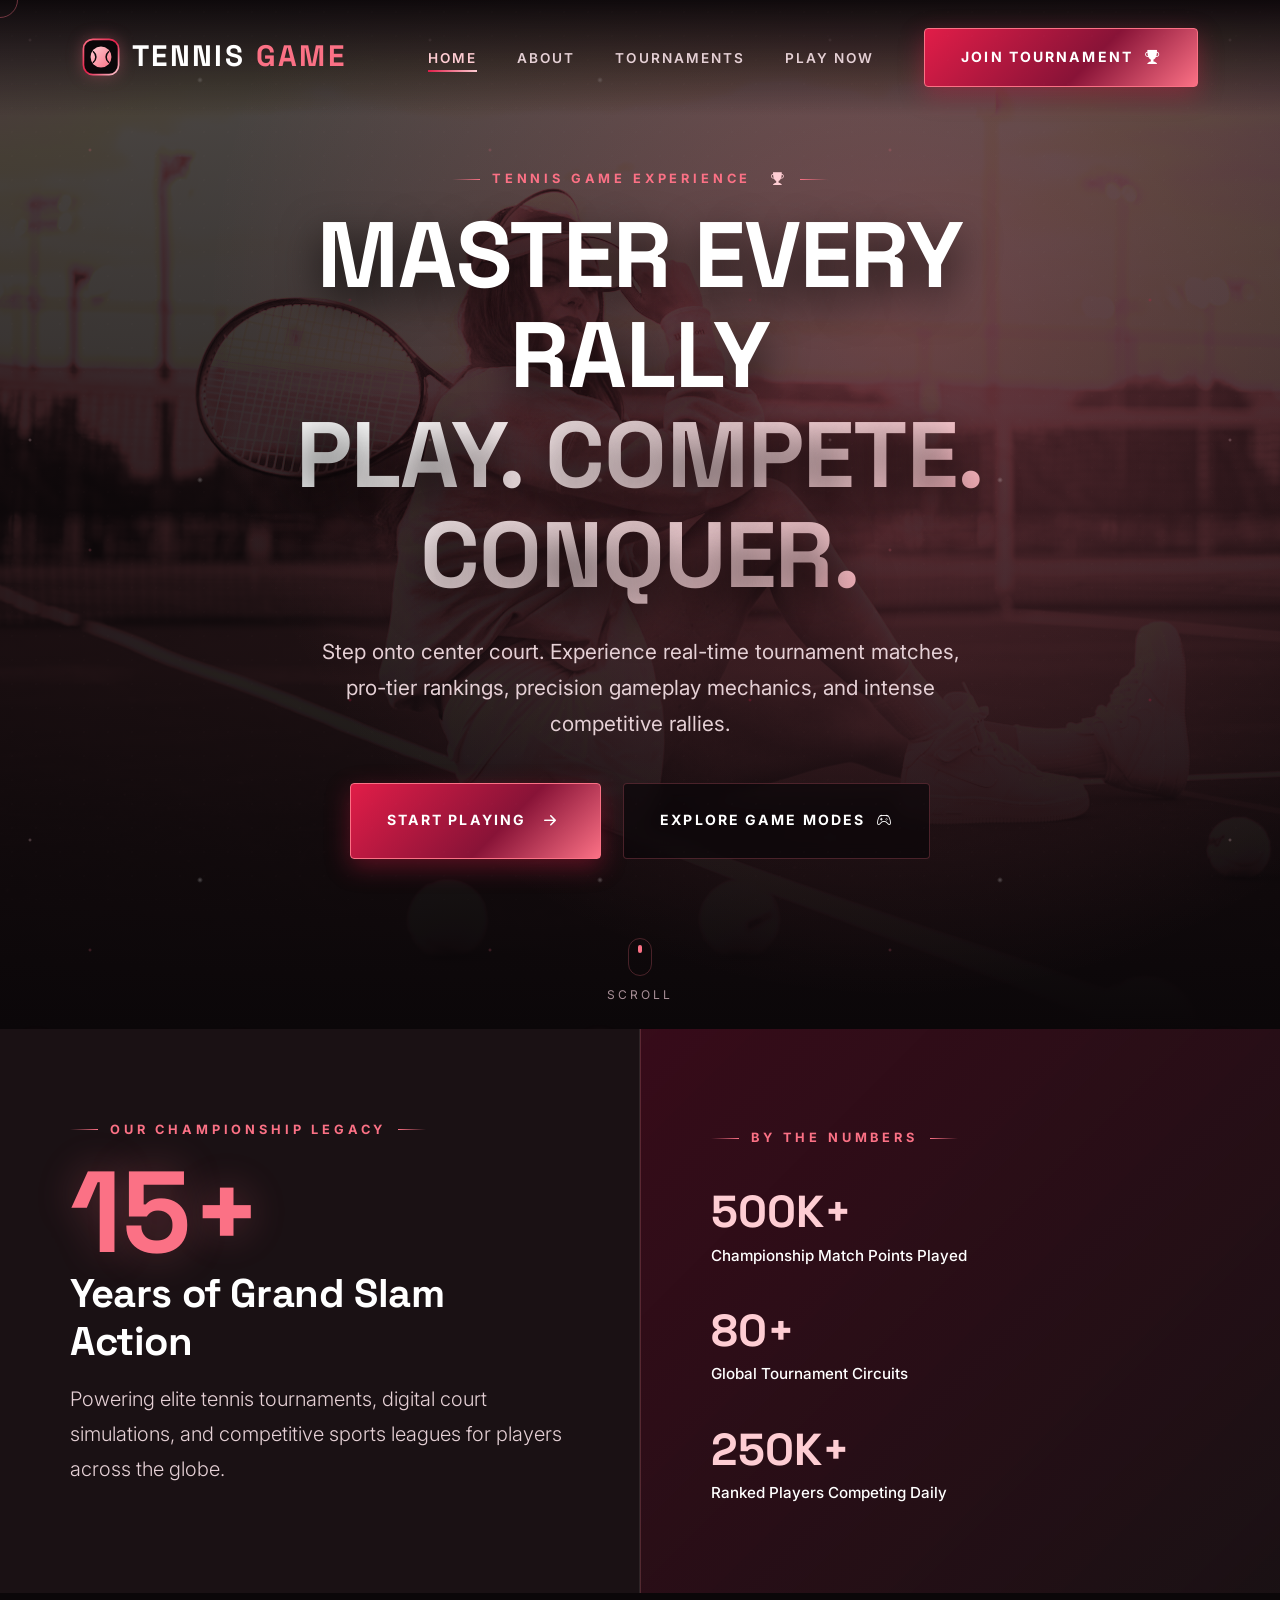
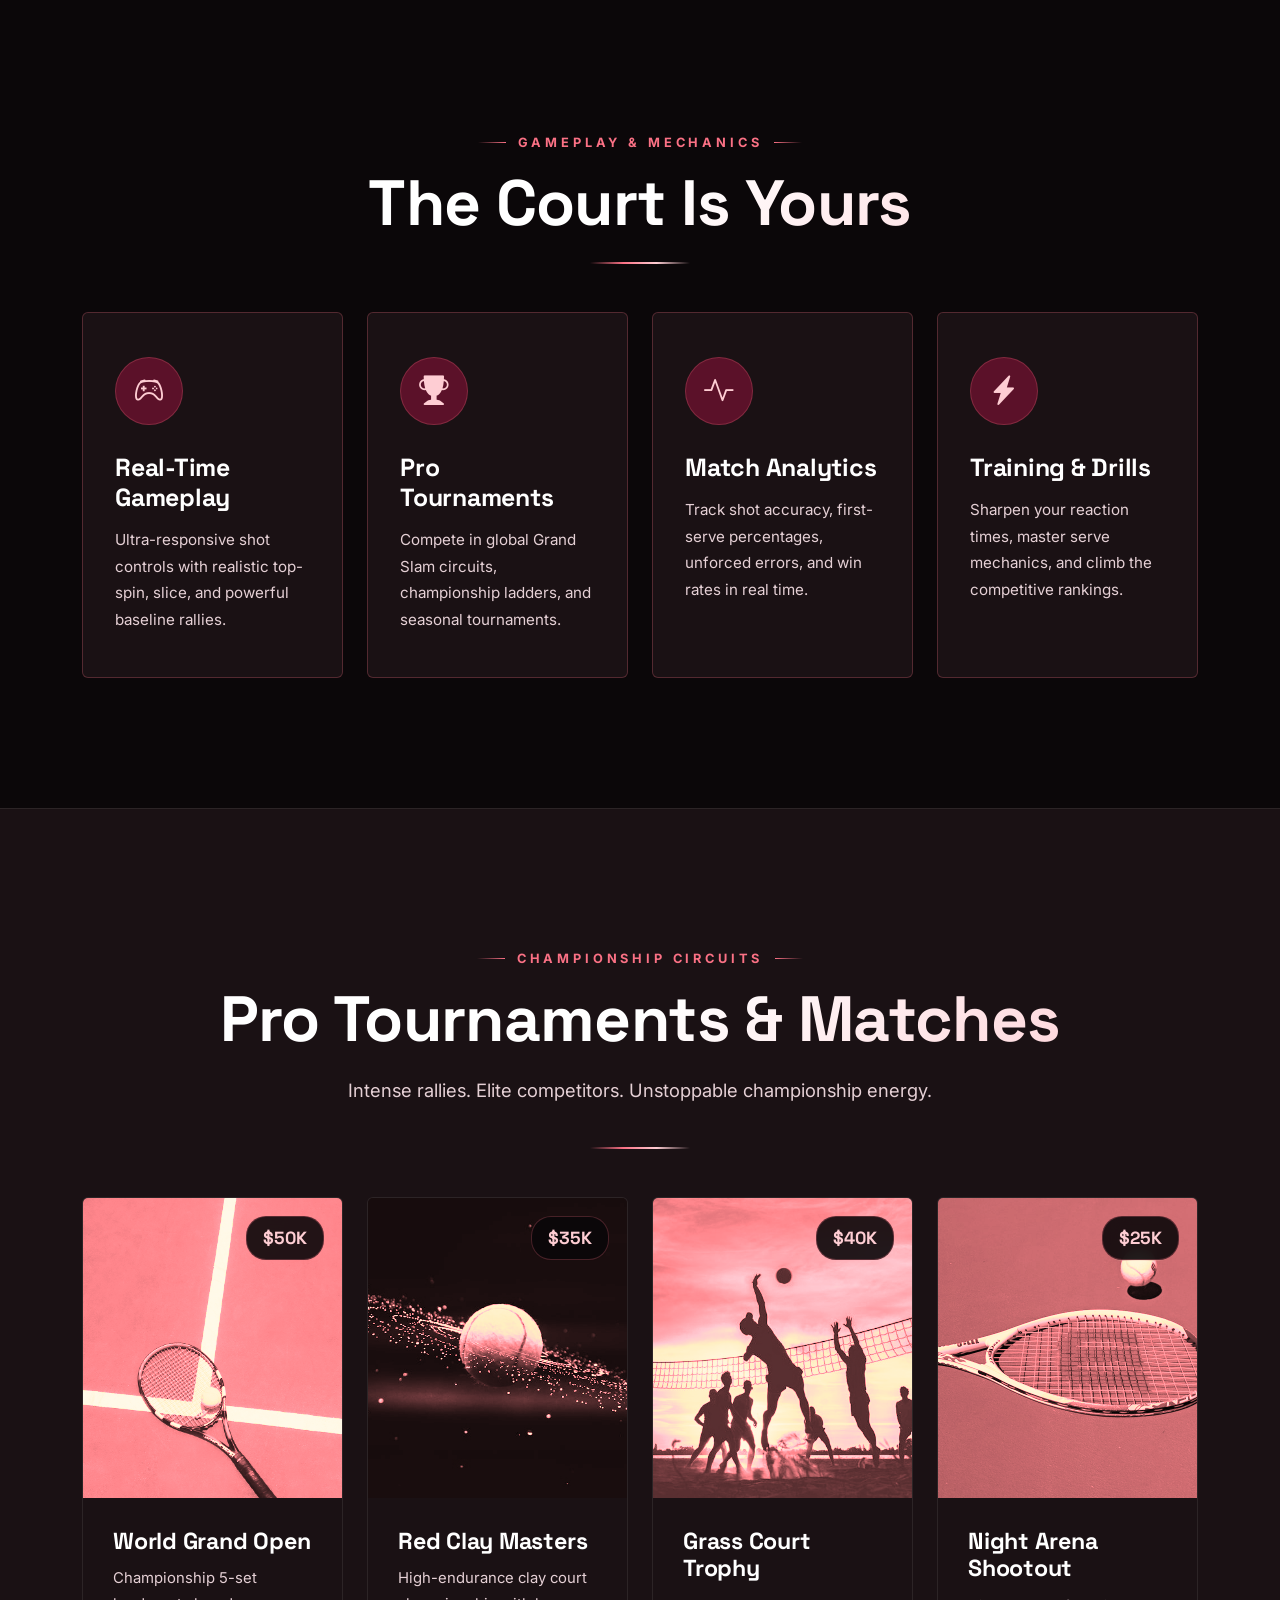
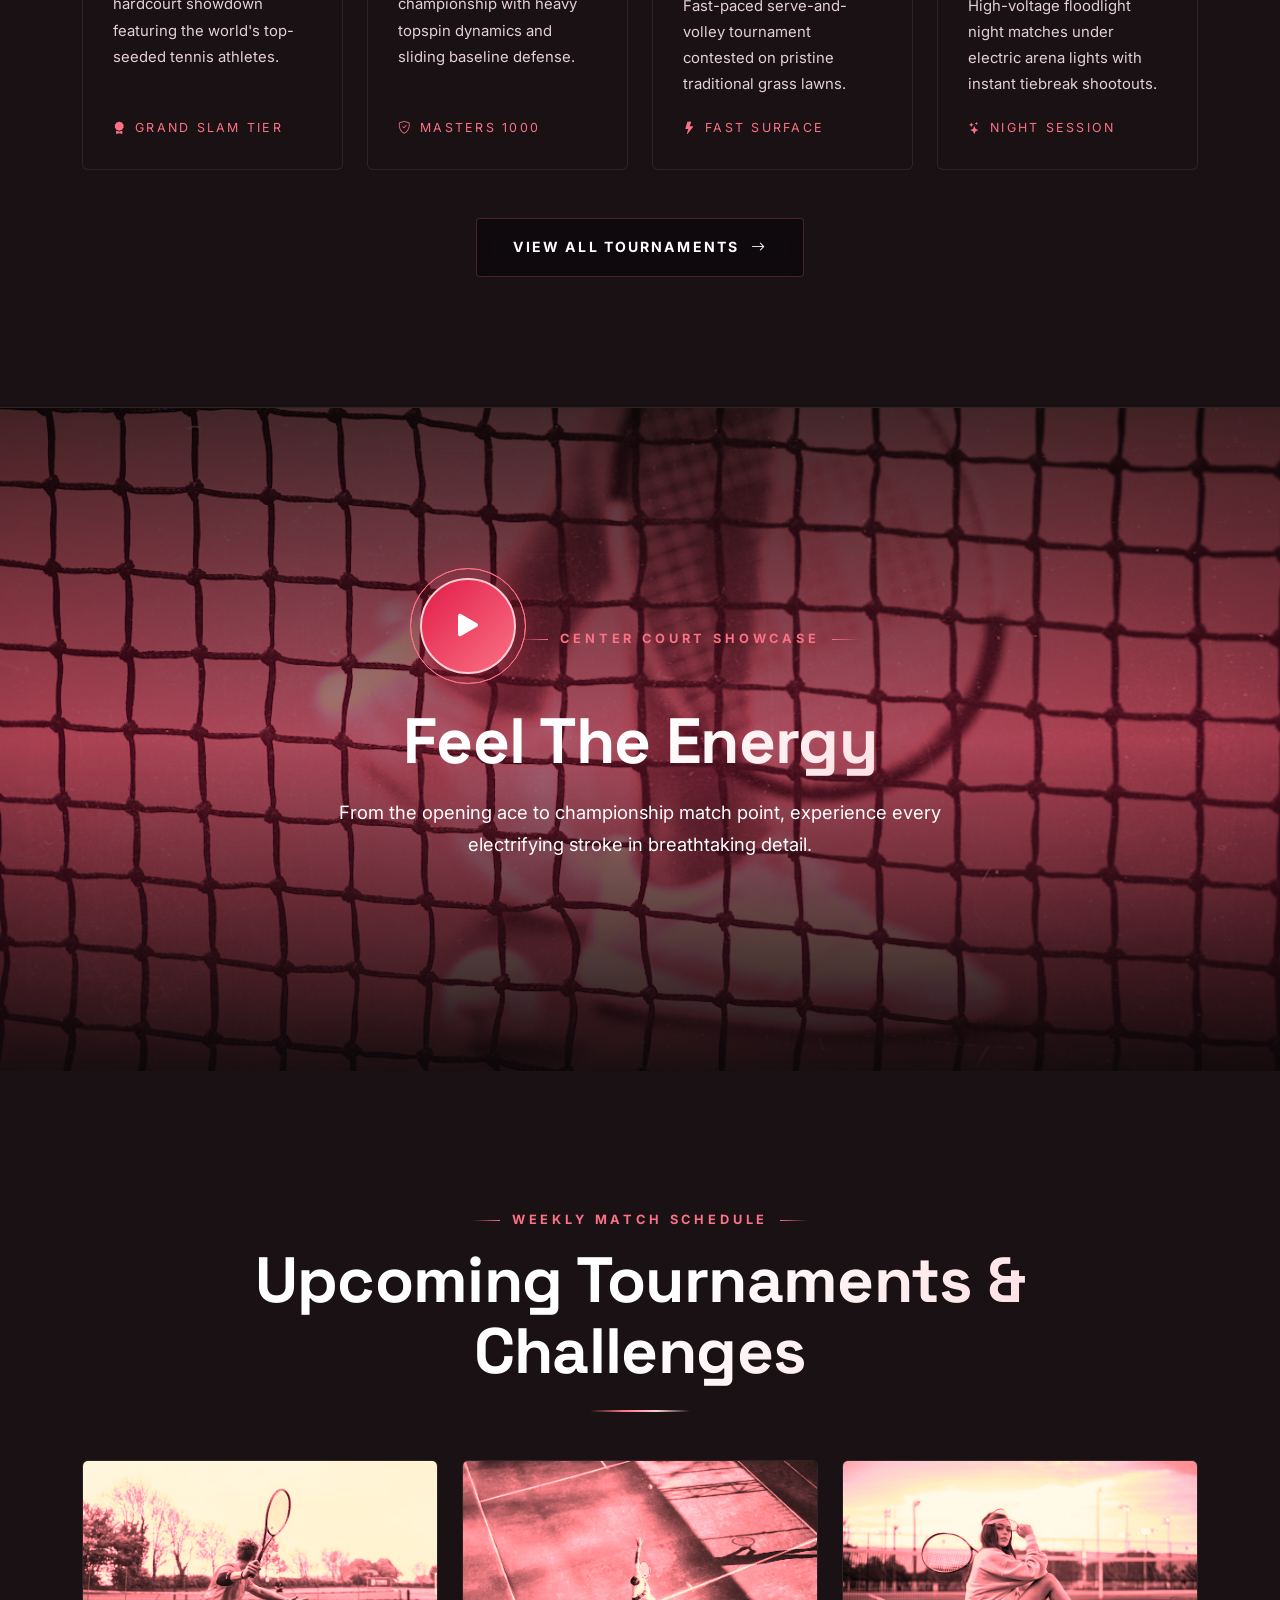
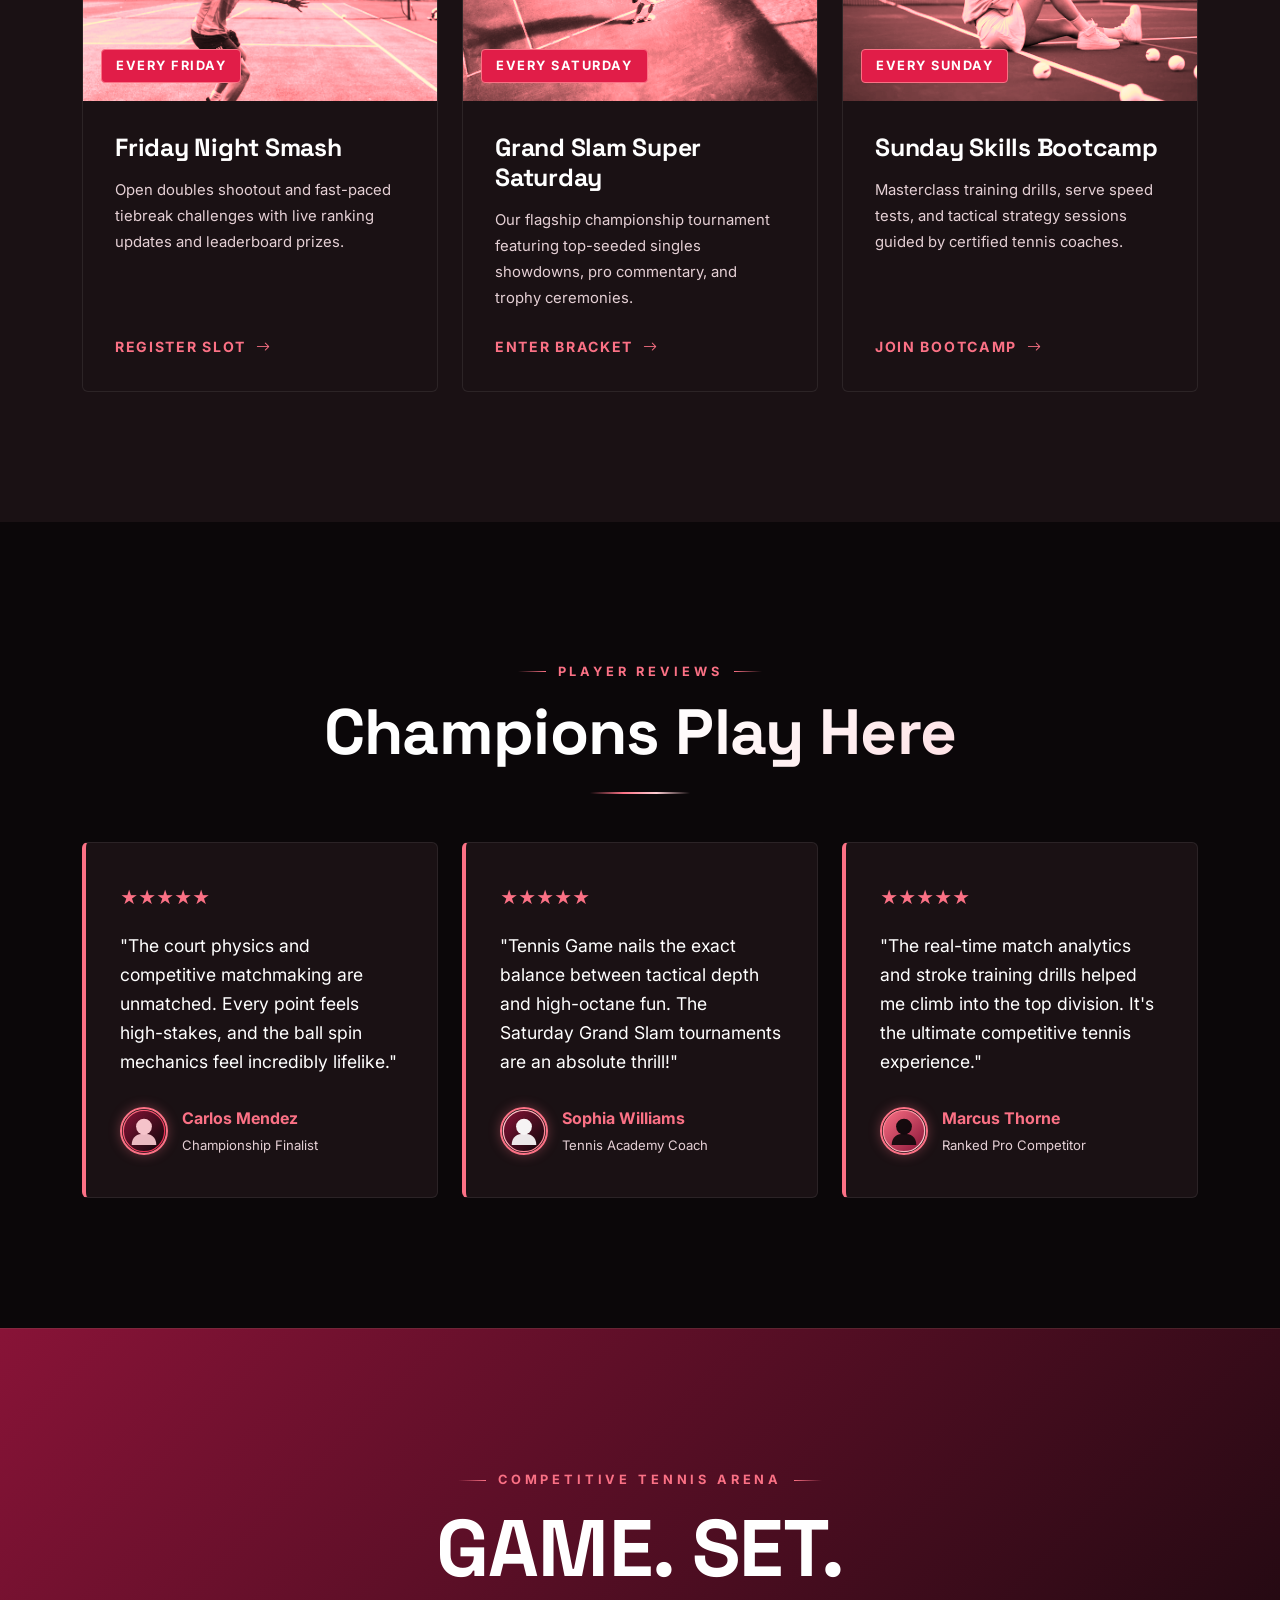
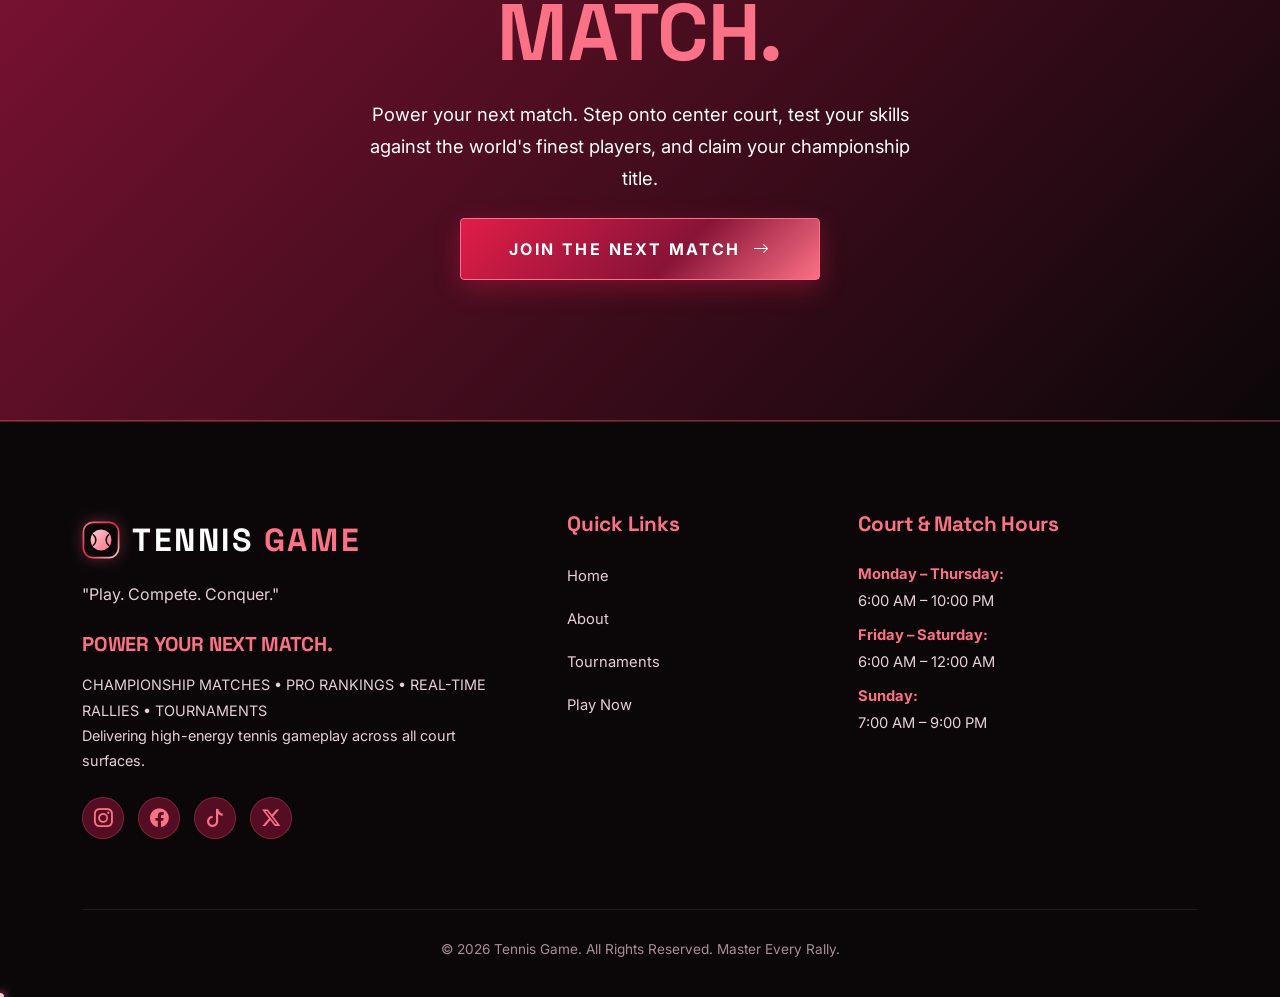
==== commit f98a07d5: "U" ====
--- a/index.html
+++ b/index.html
@@ -40,7 +40,7 @@
 
       <!-- Desktop CTA Button -->
       <div class="d-none d-lg-block btn-nav-desktop">
-        <a href="contact.html" class="btn-noir btn-noir-primary" id="headerCtaBtn">
+        <a href="menu.html#joinTournament" class="btn-noir btn-noir-primary" id="headerCtaBtn">
           Join Tournament <i class="bi bi-trophy-fill"></i>
         </a>
       </div>
@@ -70,7 +70,7 @@
         <li><a href="menu.html">Tournaments</a></li>
         <li><a href="contact.html">Play Now</a></li>
       </ul>
-      <a href="contact.html" class="btn-noir btn-noir-primary" id="mobileCtaBtn">
+      <a href="menu.html#joinTournament" class="btn-noir btn-noir-primary" id="mobileCtaBtn">
         Join Tournament <i class="bi bi-trophy-fill"></i>
       </a>
     </div>
--- a/assets/css/style.css
+++ b/assets/css/style.css
@@ -97,18 +97,6 @@
   color: #FFFFFF;
 }
 
-/* Top Scroll Progress Bar */
-.scroll-progress-bar {
-  position: fixed;
-  top: 0;
-  left: 0;
-  height: 3px;
-  background: linear-gradient(90deg, var(--tennis-primary), var(--tennis-secondary), var(--tennis-accent));
-  width: 0%;
-  z-index: 2000;
-  transition: width 0.1s linear;
-}
-
 /* Custom Scrollbar */
 ::-webkit-scrollbar {
   width: 8px;
@@ -537,7 +525,7 @@
   display: flex;
   align-items: center;
   justify-content: center;
-  padding: 160px 0 90px 0;
+  padding: 160px 0 170px 0;
   overflow: hidden;
   background-color: var(--bg-primary);
 }
@@ -641,7 +629,7 @@
 /* Mouse Scroll Indicator */
 .hero-scroll-indicator {
   position: absolute;
-  bottom: 35px;
+  bottom: 24px;
   left: 50%;
   transform: translateX(-50%);
   z-index: 4;
@@ -676,6 +664,24 @@
 @keyframes mouseScroll {
   0% { opacity: 1; transform: translateY(0); }
   100% { opacity: 0; transform: translateY(14px); }
+}
+
+/* Avoid the scroll indicator colliding with hero buttons on short / small screens */
+@media (max-height: 820px), (max-width: 767px) {
+  .hero-scroll-indicator {
+    display: none;
+  }
+  .hero-section {
+    padding-bottom: 100px;
+  }
+}
+
+/* Themed alternate section background (replaces Bootstrap's blue/gray .bg-primary/.bg-secondary) */
+.bg-section-dark {
+  background-color: var(--bg-primary) !important;
+}
+.bg-section-alt {
+  background-color: var(--bg-secondary) !important;
 }
 
 /* --------------------------------------------------------------------------
